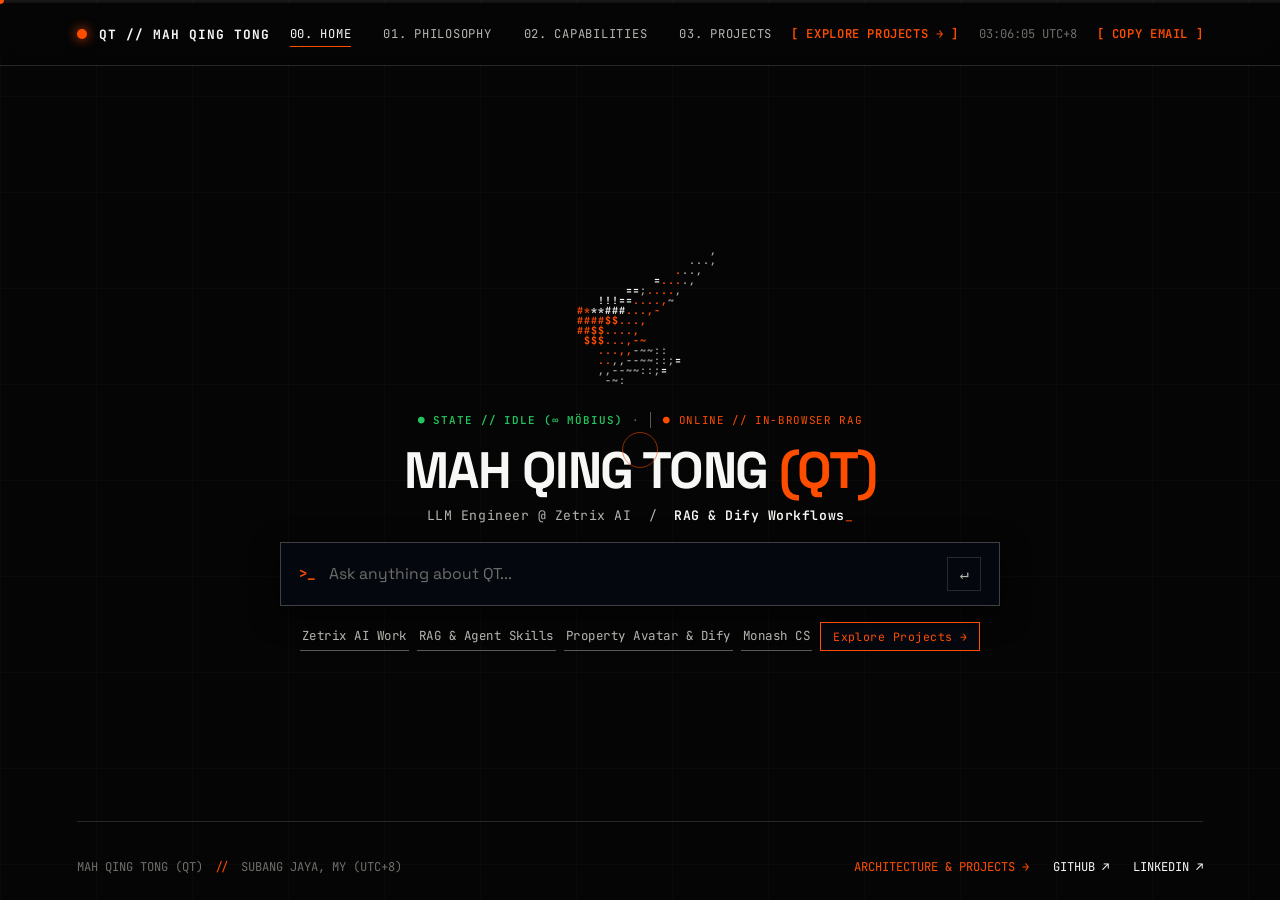
==== frontend/index.html @ aad419df "feat(monorepo): unify 3D kinetic UI and 1-page ATS resume into personal-deepagent" ====
<!DOCTYPE html>
<html lang="en">
<head>
  <meta charset="UTF-8" />
  <meta name="viewport" content="width=device-width, initial-scale=1.0" />
  <title>MAH QING TONG (QT) — LLM Engineer</title>
  <meta name="description" content="Mah Qing Tong (QT) — LLM Engineer specializing in RAG, Agent Skills, Harness Engineering, and Automation Workflows." />
  <!-- Google Fonts: Syne, Space Grotesk & JetBrains Mono -->
  <link rel="preconnect" href="https://fonts.googleapis.com" />
  <link rel="preconnect" href="https://fonts.gstatic.com" crossorigin />
  <link href="https://fonts.googleapis.com/css2?family=JetBrains+Mono:wght@400;500;600;700&family=Space+Grotesk:wght@400;500;600;700&family=Syne:wght@700;800&display=swap" rel="stylesheet" />
  <link rel="stylesheet" href="styles.css?v=20261018s" />
</head>
<body>
  <!-- Full-Page Center-Outward Liquid Water Ripple Focus Overlay (WebGL Shader) -->
  <div class="focus-wave-overlay" id="focus-wave-overlay" aria-hidden="true">
    <canvas id="focus-ripple-canvas"></canvas>
  </div>

  <!-- Scroll Progress Hairline at Top -->
  <div class="scroll-progress-track" aria-hidden="true">
    <div class="scroll-progress-bar" id="scroll-progress-bar"></div>
  </div>

  <!-- Custom Cursor Follower Dot -->
  <div class="cursor-dot" id="cursor-dot" aria-hidden="true"></div>
  <div class="cursor-ring" id="cursor-ring" aria-hidden="true"></div>

  <!-- Minimalist Open Top Bar (No Box) -->
  <header class="open-header">
    <a href="#home" class="brand-mark" data-view-target="home">
      <span class="signal-dot"></span>
      <span class="brand-mono">QT // MAH QING TONG</span>
    </a>

    <nav class="minimal-nav" aria-label="Primary Navigation">
      <a href="#home" class="nav-item active" data-view-target="home">00. Home</a>
      <a href="#manifesto" class="nav-item" data-view-target="details" data-scroll-target="manifesto">01. Philosophy</a>
      <a href="#capabilities" class="nav-item" data-view-target="details" data-scroll-target="capabilities">02. Capabilities</a>
      <a href="#systems" class="nav-item" data-view-target="details" data-scroll-target="systems">03. Projects</a>
    </nav>

    <div class="header-telemetry">
      <button type="button" class="text-action-btn view-switch-pill" id="header-view-switch-btn" data-view-target="details">
        [ EXPLORE PROJECTS → ]
      </button>
      <span class="telemetry-time" id="live-clock">00:00:00</span>
      <button class="text-action-btn" id="copy-email-btn">[ COPY EMAIL ]</button>
    </div>
  </header>

  <main id="top">
    <!-- ===================================================================
         PAGE 01 (HOME VIEW) — CLAUDE / CHATGPT MINIMALIST CENTERED AGENT
         =================================================================== -->
    <div id="view-home" class="view-page active">
      <section class="home-command-stage" id="contact">
        <div class="claude-home-center">
          <!-- 1. Centered Living Symbol (∞ Möbius <-> Thinking Wave) -->
          <div class="minimal-symbol-wrap reveal-up" aria-label="QT-Agent Neural Symbol">
            <canvas id="cli-ascii-canvas" width="336" height="160"></canvas>
            <div class="minimal-symbol-meta">
              <span class="ascii-state-badge" id="cli-ascii-state">● STATE // IDLE (∞ MÖBIUS)</span>
              <span class="meta-divider">·</span>
              <span class="cli-status-tag" id="cli-engine-badge">ONLINE</span>
              <span class="sr-only" id="cli-ascii-shape">∞ MÖBIUS</span>
            </div>
          </div>

          <!-- 2. Crisp Minimal Name & Role Subtitle -->
          <div class="minimal-identity-block reveal-up delay-1">
            <h1 class="minimal-home-title">
              MAH QING TONG <span class="text-orange">(QT)</span>
            </h1>
            <p class="minimal-home-sub">
              LLM Engineer @ Zetrix AI &nbsp;/&nbsp;
              <span class="text-white" id="typewriter-text">RAG &amp; Dify Workflows</span><span class="blink-block">_</span>
            </p>
          </div>

          <!-- 3. Conversation Stream (Hidden until first query, just like Claude/ChatGPT) -->
          <div class="minimal-thread-wrap is-empty" id="minimal-thread-wrap">
            <div class="minimal-thread-bar">
              <span id="cli-session-id">SESSION // ACTIVE</span>
              <button type="button" class="cli-action-link" id="cli-clear-btn">[ CLEAR ]</button>
            </div>
            <div class="cli-transcript" id="cli-transcript" role="log" aria-live="polite"></div>
          </div>

          <!-- 4. Single Line Input Box -->
          <form class="minimal-input-line reveal-up delay-2" id="cli-input-form" autocomplete="off">
            <span class="minimal-input-prompt" aria-hidden="true">&gt;_</span>
            <input
              type="text"
              id="cli-input"
              class="minimal-input-field"
              placeholder="Ask anything about QT..."
            />
            <button type="submit" class="minimal-submit-btn" id="cli-submit-btn" aria-label="Submit query">
              ↵
            </button>
          </form>

          <!-- 5. Quiet Suggestion Chips Under the Single Input Line -->
          <div class="minimal-suggestions reveal-up delay-3" id="cli-quick-prompts">
            <button type="button" class="minimal-chip cli-btn" data-query="What systems has QT built as an LLM Engineer at Zetrix AI?">Zetrix AI Work</button>
            <button type="button" class="minimal-chip cli-btn" data-query="How does QT build INCEIF i-FIKR, Wiki RAG, and Markdown pre-cleaning pipelines?">RAG &amp; Agent Skills</button>
            <button type="button" class="minimal-chip cli-btn" data-query="Tell me about Property Avatar and Dify Automation Workflows">Property Avatar &amp; Dify</button>
            <button type="button" class="minimal-chip cli-btn" data-query="What is QT's educational background at Monash University and academic AI projects?">Monash CS</button>
            <button type="button" class="minimal-chip accent-chip" data-view-target="details" data-scroll-target="systems">Explore Projects →</button>
          </div>
        </div>

        <footer class="open-footer home-footer">
          <div class="footer-left">
            <span>MAH QING TONG (QT)</span>
            <span class="footer-sep">//</span>
            <span>SUBANG JAYA, MY (UTC+8)</span>
          </div>
          <div class="footer-right">
            <button type="button" class="footer-link orange-link btn-reset" data-view-target="details" data-scroll-target="manifesto">
              ARCHITECTURE &amp; PROJECTS →
            </button>
            <a href="https://github.com/qtongggg" target="_blank" rel="noopener noreferrer" class="footer-link">GITHUB ↗</a>
            <a href="https://linkedin.com" target="_blank" rel="noopener noreferrer" class="footer-link">LINKEDIN ↗</a>
          </div>
        </footer>
      </section>
    </div>

    <!-- ===================================================================
         PAGE 02 (DETAILS VIEW) — PHILOSOPHY, PILLARS & ENGINEERED PROJECTS
         =================================================================== -->
    <div id="view-details" class="view-page">
      <div class="details-subnav-bar">
        <button type="button" class="back-home-btn" data-view-target="home">
          [ ← BACK TO HOME ]
        </button>
        <div class="details-jump-links">
          <a href="#manifesto" class="details-jump-item" data-view-target="details" data-scroll-target="manifesto">01. PHILOSOPHY</a>
          <a href="#capabilities" class="details-jump-item" data-view-target="details" data-scroll-target="capabilities">02. CORE PILLARS</a>
          <a href="#systems" class="details-jump-item" data-view-target="details" data-scroll-target="systems">03. PROJECTS</a>
        </div>
      </div>

      <!-- KINETIC MARQUEE STREAM -->
      <div class="kinetic-ticker" aria-hidden="true">
        <div class="ticker-track" id="ticker-track">
          <span>LLM ENGINEER @ ZETRIX AI</span><span class="sep">✦</span>
          <span>DIFY WORKFLOW AUTOMATION</span><span class="sep">✦</span>
          <span>HYBRID &amp; MARKDOWN RAG</span><span class="sep">✦</span>
          <span>AGENT SKILLS &amp; MCP</span><span class="sep">✦</span>
          <span>HARNESS ENGINEERING</span><span class="sep">✦</span>
          <span>MONASH CS (DATA SCIENCE)</span><span class="sep">✦</span>
          <span>LLM ENGINEER @ ZETRIX AI</span><span class="sep">✦</span>
          <span>DIFY WORKFLOW AUTOMATION</span><span class="sep">✦</span>
          <span>HYBRID &amp; MARKDOWN RAG</span><span class="sep">✦</span>
          <span>AGENT SKILLS &amp; MCP</span><span class="sep">✦</span>
          <span>HARNESS ENGINEERING</span><span class="sep">✦</span>
          <span>MONASH CS (DATA SCIENCE)</span><span class="sep">✦</span>
        </div>
      </div>

      <!-- 01. THE MANIFESTO -->
      <section id="manifesto" class="section-open">
        <div class="section-index reveal-on-scroll">
          <span class="index-num">01</span>
          <span class="index-line"></span>
          <span class="index-label">THE HARNESS PHILOSOPHY</span>
        </div>

        <div class="manifesto-wrapper">
          <p class="manifesto-text" id="scroll-highlight-text">
            When an AI agent fails in production, 90% of the time it is not the model—it is noisy retrieval context or a fragile runtime loop. I bridge the gap between frontier LLMs and deterministic software through rigorous RAG pipelines, portable Agent Skills, resilient Harness Engineering, and autonomous Automation Workflows.
          </p>
        </div>

        <!-- Open Architectural Metrics Strip -->
        <div class="open-stats-row">
          <div class="stat-col reveal-on-scroll">
            <span class="stat-num">B.CS</span>
            <span class="stat-title">MONASH CS (DATA SCIENCE)</span>
            <span class="stat-sub">Graduated Dec 2025 • Deep Learning &amp; Systems</span>
          </div>
          <div class="stat-col reveal-on-scroll delay-1">
            <span class="stat-num" data-count="6" data-suffix="+">6+</span>
            <span class="stat-title">PRODUCTION &amp; AI SYSTEMS</span>
            <span class="stat-sub">INCEIF i-FIKR, Property Avatar, Wiki RAG &amp; MCP Agents</span>
          </div>
          <div class="stat-col reveal-on-scroll delay-2">
            <span class="stat-num" data-count="100" data-suffix="%">100%</span>
            <span class="stat-title">MARKDOWN RAG PRE-CLEANING</span>
            <span class="stat-sub">Structured document normalization &amp; Qdrant hybrid search</span>
          </div>
          <div class="stat-col reveal-on-scroll delay-3">
            <span class="stat-num" data-count="24" data-suffix="/7">24/7</span>
            <span class="stat-title">DIFY &amp; AGENT WORKFLOWS</span>
            <span class="stat-sub">Automated booking, analytical skills &amp; HITL turnover</span>
          </div>
        </div>
      </section>

      <!-- 02. CORE PILLARS & CAPABILITIES -->
      <section id="capabilities" class="section-open">
        <div class="section-index reveal-on-scroll">
          <span class="index-num">02</span>
          <span class="index-line"></span>
          <span class="index-label">CORE ARCHITECTURE PILLARS</span>
        </div>

        <div class="pillars-split">
          <div class="pillars-sticky-left reveal-on-scroll">
            <h2 class="editorial-heading">
              FOUR PILLARS OF <span class="text-orange">AGENTIC</span> ENGINEERING.
            </h2>
            <p class="editorial-sub">
              Scroll through each layer of the stack—or hover any pillar to inspect the underlying 4-stage architecture pipeline and engineering toolkit.
            </p>
            <div class="active-pillar-indicator">
              <span class="indicator-code" id="active-pillar-code">LAYER // 01</span>
              <span class="indicator-title" id="active-pillar-name">Retrieval-Augmented Generation</span>
            </div>
          </div>

          <div class="pillars-stream" id="pillars-stream">
            <!-- Populated by JS -->
          </div>
        </div>
      </section>

      <!-- 03. SELECTED PROJECTS & ARCHITECTURES -->
      <section id="systems" class="section-open">
        <div class="section-index reveal-on-scroll">
          <span class="index-num">03</span>
          <span class="index-line"></span>
          <span class="index-label">SELECTED PROJECTS &amp; ARCHITECTURES (ZETRIX AI &amp; R&amp;D)</span>
        </div>

        <div class="systems-header-row reveal-on-scroll">
          <h2 class="editorial-heading">ENGINEERED <span class="text-orange">PROJECTS</span></h2>
          <div class="open-filter-group" id="project-filters">
            <button class="open-filter active" data-filter="all">ALL [06]</button>
            <button class="open-filter" data-filter="RAG">RAG</button>
            <button class="open-filter" data-filter="HARNESS">HARNESS &amp; SKILLS</button>
            <button class="open-filter" data-filter="AUTOMATION">AUTOMATION</button>
          </div>
        </div>

        <div class="systems-list" id="systems-list">
          <!-- Populated by JS -->
        </div>
      </section>

      <!-- Details Footer & CTA -->
      <section class="section-open contact-stage">
        <div class="giant-cta-wrap reveal-on-scroll">
          <p class="cta-eyebrow">READY TO ARCHITECT AUTONOMOUS SYSTEMS?</p>
          <a href="mailto:smartqingtong@gmail.com" class="giant-cta-link" id="giant-email-cta">
            <span>INITIATE CONNECTION</span>
            <span class="cta-arrow">↗</span>
          </a>
        </div>

        <footer class="open-footer">
          <div class="footer-left">
            <button type="button" class="footer-link orange-link btn-reset" data-view-target="home">
              ← BACK TO HOME // INTERACTIVE CLI AGENT
            </button>
            <span class="footer-sep">//</span>
            <span>MAH QING TONG (QT) — LLM ENGINEER</span>
          </div>
          <div class="footer-right">
            <a href="https://github.com/qtongggg" target="_blank" rel="noopener noreferrer" class="footer-link">GITHUB ↗</a>
            <a href="https://linkedin.com" target="_blank" rel="noopener noreferrer" class="footer-link">LINKEDIN ↗</a>
          </div>
        </footer>
      </section>
    </div>
  </main>

  <!-- Minimal Toast Notification -->
  <div class="signal-toast" id="toast" role="status" aria-live="polite"></div>

  <script src="script.js?v=20261018t"></script>
</body>
</html>
---- frontend/styles.css ----
/* ==========================================================================
   MAH QING TONG (QT) — KINETIC EDITORIAL SCROLL PORTFOLIO
   PALETTE: PITCH BLACK (#050505) • CRISP WHITE (#F7F7F5) • SIGNAL ORANGE (#FF4D00)
   NO BOXY CARDS — PURE TYPOGRAPHY, HAIRLINES & SCROLL-DRIVEN REVEALS
   ========================================================================== */

:root {
  --black: #050505;
  --white: #f7f7f5;
  --gray-light: #b5b5b0;
  --gray-muted: #6e6e6a;
  --hairline: rgba(247, 247, 245, 0.14);
  --hairline-strong: rgba(247, 247, 245, 0.35);
  --orange: #ff4d00;
  --orange-glow: rgba(255, 77, 0, 0.25);

  --font-display: 'Space Grotesk', -apple-system, BlinkMacSystemFont, sans-serif;
  --font-sans: 'Space Grotesk', -apple-system, BlinkMacSystemFont, sans-serif;
  --font-mono: 'JetBrains Mono', monospace;

  --ease-out-expo: cubic-bezier(0.16, 1, 0.3, 1);
}

*, *::before, *::after {
  box-sizing: border-box;
  margin: 0;
  padding: 0;
}

html {
  scroll-behavior: smooth;
  background-color: var(--black);
  color: var(--white);
}

body {
  background-color: var(--black);
  color: var(--white);
  font-family: var(--font-sans);
  line-height: 1.5;
  overflow-x: hidden;
  -webkit-font-smoothing: antialiased;
  selection-background-color: var(--orange);
}

::selection {
  background: var(--orange);
  color: var(--black);
}

/* Subtle Architectural Grid Background (Open Canvas) */
body::before {
  content: "";
  position: fixed;
  inset: 0;
  pointer-events: none;
  z-index: 0;
  background-image:
    linear-gradient(to right, rgba(255, 255, 255, 0.025) 1px, transparent 1px),
    linear-gradient(to bottom, rgba(255, 255, 255, 0.025) 1px, transparent 1px);
  background-size: 96px 96px;
}

/* Top Scroll Progress Bar */
.scroll-progress-track {
  position: fixed;
  top: 0;
  left: 0;
  width: 100%;
  height: 3px;
  background: rgba(255, 255, 255, 0.06);
  z-index: 999;
}

.scroll-progress-bar {
  height: 100%;
  width: 0%;
  background: var(--orange);
  box-shadow: 0 0 12px var(--orange);
  transition: width 0.08s linear;
}

/* Custom Cursor Follower */
.cursor-dot,
.cursor-ring {
  position: fixed;
  top: 0;
  left: 0;
  pointer-events: none;
  z-index: 9999;
  border-radius: 50%;
  transform: translate(-50%, -50%);
}

.cursor-dot {
  width: 8px;
  height: 8px;
  background: var(--orange);
}

.cursor-ring {
  width: 36px;
  height: 36px;
  border: 1px solid rgba(255, 77, 0, 0.55);
  transition: width 0.25s var(--ease-out-expo), height 0.25s var(--ease-out-expo), border-color 0.25s ease;
}

body.cursor-hover .cursor-ring {
  width: 58px;
  height: 58px;
  border-color: var(--white);
  background: rgba(255, 77, 0, 0.08);
}

@media (pointer: coarse) {
  .cursor-dot, .cursor-ring {
    display: none;
  }
}

/* ==========================================================================
   OPEN HEADER (NO BOX, HAIRLINE DIVIDER ONLY)
   ========================================================================== */

.open-header {
  position: fixed;
  top: 3px;
  left: 0;
  width: 100%;
  z-index: 100;
  display: flex;
  align-items: center;
  justify-content: space-between;
  padding: 18px 6vw;
  background: linear-gradient(to bottom, rgba(5, 5, 5, 0.92) 60%, transparent);
  backdrop-filter: blur(8px);
  -webkit-backdrop-filter: blur(8px);
  border-bottom: 1px solid var(--hairline);
}

.brand-mark {
  display: inline-flex;
  align-items: center;
  gap: 12px;
  text-decoration: none;
  color: var(--white);
}

.signal-dot {
  width: 10px;
  height: 10px;
  border-radius: 50%;
  background: var(--orange);
  box-shadow: 0 0 12px var(--orange);
  animation: pulseSignal 2s infinite;
}

@keyframes pulseSignal {
  0%, 100% { transform: scale(1); opacity: 1; }
  50% { transform: scale(1.3); opacity: 0.65; }
}

.brand-mono {
  font-family: var(--font-mono);
  font-size: 0.8rem;
  font-weight: 700;
  letter-spacing: 0.08em;
}

.minimal-nav {
  display: flex;
  align-items: center;
  gap: 32px;
}

.nav-item {
  font-family: var(--font-mono);
  font-size: 0.76rem;
  color: var(--gray-light);
  text-decoration: none;
  letter-spacing: 0.06em;
  text-transform: uppercase;
  position: relative;
  padding: 4px 0;
  transition: color 0.25s ease;
}

.nav-item::after {
  content: "";
  position: absolute;
  left: 0;
  bottom: 0;
  width: 100%;
  height: 1.5px;
  background: var(--orange);
  transform: scaleX(0);
  transform-origin: right;
  transition: transform 0.35s var(--ease-out-expo);
}

.nav-item:hover,
.nav-item.active {
  color: var(--white);
}

.nav-item:hover::after,
.nav-item.active::after {
  transform: scaleX(1);
  transform-origin: left;
}

.header-telemetry {
  display: flex;
  align-items: center;
  gap: 20px;
  font-family: var(--font-mono);
  font-size: 0.76rem;
}

.telemetry-time {
  color: var(--gray-muted);
}

.text-action-btn {
  background: none;
  border: none;
  color: var(--orange);
  font-family: var(--font-mono);
  font-size: 0.76rem;
  font-weight: 600;
  letter-spacing: 0.05em;
  cursor: pointer;
  transition: color 0.2s ease, transform 0.2s ease;
}

.text-action-btn:hover {
  color: var(--white);
  transform: translateY(-1px);
}

/* ==========================================================================
   HERO STAGE — BALANCED KINETIC TYPOGRAPHY
   ========================================================================== */

main {
  position: relative;
  z-index: 1;
}

.view-page {
  display: none;
}

.view-page.active {
  display: block;
  animation: fadeUpIn 0.45s var(--ease-out-expo) forwards;
}

.home-command-stage {
  height: 100vh;
  max-height: 100vh;
  max-width: 1360px;
  margin: 0 auto;
  padding: 84px 6vw 24px;
  display: flex;
  flex-direction: column;
  justify-content: space-between;
  overflow: hidden;
}

.claude-home-center {
  flex: 1;
  width: 100%;
  max-width: 720px;
  margin: 0 auto;
  display: flex;
  flex-direction: column;
  align-items: center;
  justify-content: center;
  gap: 16px;
  padding: 12px 0;
  min-height: 0;
}

.minimal-symbol-wrap {
  display: flex;
  flex-direction: column;
  align-items: center;
  gap: 6px;
}

.minimal-symbol-meta {
  display: flex;
  align-items: center;
  gap: 10px;
  font-family: var(--font-mono);
  font-size: 0.68rem;
  letter-spacing: 0.08em;
}

.minimal-identity-block {
  text-align: center;
  display: flex;
  flex-direction: column;
  gap: 8px;
}

.minimal-home-title {
  font-family: var(--font-display);
  font-size: clamp(2.1rem, 4.2vw, 3.2rem);
  font-weight: 700;
  letter-spacing: -0.03em;
  line-height: 1.05;
  color: var(--white);
  margin: 0;
}

.minimal-home-sub {
  font-family: var(--font-mono);
  font-size: 0.82rem;
  color: var(--gray-light);
  letter-spacing: 0.04em;
}

.text-white {
  color: var(--white);
  font-weight: 600;
}

.minimal-thread-wrap {
  width: 100%;
  background: rgba(5, 8, 16, 0.88);
  border: 1px solid var(--hairline);
  padding: 14px 18px;
  box-shadow: 0 12px 36px rgba(0, 0, 0, 0.72);
  transition: border-color 0.35s ease, background 0.35s ease, box-shadow 0.35s ease;
  min-height: 0;
  max-height: 38vh;
  display: flex;
  flex-direction: column;
  overflow: hidden;
}

.minimal-thread-wrap.is-empty {
  display: none;
}

.minimal-thread-wrap .cli-transcript {
  flex: 1;
  min-height: 0;
  max-height: 100%;
  margin-bottom: 0;
  padding: 4px 8px 6px 0;
  overflow-y: auto;
  overscroll-behavior: contain;
}

.minimal-thread-bar {
  display: flex;
  justify-content: space-between;
  align-items: center;
  font-family: var(--font-mono);
  font-size: 0.68rem;
  color: var(--gray-muted);
  letter-spacing: 0.08em;
  margin-bottom: 10px;
  padding-bottom: 8px;
  border-bottom: 1px solid var(--hairline);
}

.minimal-input-line {
  width: 100%;
  display: flex;
  align-items: center;
  gap: 14px;
  padding: 14px 18px;
  border: 1px solid rgba(247, 247, 245, 0.24);
  background: rgba(5, 8, 16, 0.9);
  box-shadow: 0 8px 28px rgba(0, 0, 0, 0.65);
  transition: border-color 0.25s ease, background 0.25s ease, box-shadow 0.25s ease;
}

.minimal-input-line:focus-within {
  border-color: var(--orange);
  background: rgba(5, 8, 16, 0.95);
  box-shadow: 0 0 0 1px var(--orange-glow), 0 8px 28px rgba(0, 0, 0, 0.75);
}

.minimal-input-prompt {
  font-family: var(--font-mono);
  font-size: 0.88rem;
  font-weight: 700;
  color: var(--orange);
  user-select: none;
  transition: color 0.35s ease;
}

.minimal-input-field {
  flex: 1;
  background: none;
  border: none;
  outline: none;
  color: var(--white);
  font-family: var(--font-sans);
  font-size: 0.98rem;
}

.minimal-input-field::placeholder {
  color: var(--gray-muted);
}

.minimal-submit-btn {
  background: none;
  border: 1px solid var(--hairline);
  color: var(--gray-light);
  width: 34px;
  height: 34px;
  display: inline-flex;
  align-items: center;
  justify-content: center;
  font-family: var(--font-mono);
  font-size: 0.95rem;
  cursor: pointer;
  transition: all 0.2s ease;
}

.minimal-submit-btn:hover {
  border-color: var(--orange);
  background: var(--orange);
  color: var(--black);
}

.minimal-suggestions {
  display: flex;
  flex-wrap: wrap;
  justify-content: center;
  gap: 8px;
  width: 100%;
}

.minimal-chip {
  background: rgba(5, 8, 16, 0.78);
  border: 1px solid var(--hairline);
  color: var(--gray-light);
  padding: 6px 12px;
  font-family: var(--font-mono);
  font-size: 0.72rem;
  letter-spacing: 0.04em;
  cursor: pointer;
  transition: border-color 0.3s ease, color 0.3s ease, background 0.3s ease;
}

.minimal-chip:hover {
  border-color: var(--white);
  color: var(--white);
}

.minimal-chip.accent-chip {
  border-color: var(--orange);
  color: var(--orange);
}

.minimal-chip.accent-chip:hover {
  border-color: var(--orange);
  background: var(--orange-glow);
}

.meta-divider {
  color: var(--gray-muted);
}

.sr-only {
  position: absolute;
  width: 1px;
  height: 1px;
  padding: 0;
  margin: -1px;
  overflow: hidden;
  clip: rect(0, 0, 0, 0);
  white-space: nowrap;
  border: 0;
}

.home-footer {
  margin-top: 8px;
  padding-top: 14px;
}

.btn-reset {
  background: none;
  border: none;
  padding: 0;
  font-family: inherit;
  font-size: inherit;
  cursor: pointer;
}

.details-subnav-bar {
  max-width: 1360px;
  margin: 0 auto;
  padding: 96px 6vw 20px;
  display: flex;
  justify-content: space-between;
  align-items: center;
  flex-wrap: wrap;
  gap: 16px;
}

.back-home-btn {
  background: none;
  border: 1px solid var(--orange);
  color: var(--orange);
  padding: 8px 16px;
  font-family: var(--font-mono);
  font-size: 0.75rem;
  font-weight: 600;
  letter-spacing: 0.06em;
  cursor: pointer;
  transition: background 0.2s ease, color 0.2s ease;
}

.back-home-btn:hover {
  background: var(--orange);
  color: var(--black);
}

.details-jump-links {
  display: flex;
  align-items: center;
  gap: 24px;
  font-family: var(--font-mono);
  font-size: 0.75rem;
}

.details-jump-item {
  color: var(--gray-light);
  text-decoration: none;
  letter-spacing: 0.06em;
  transition: color 0.2s ease;
}

.details-jump-item:hover {
  color: var(--orange);
}

.ascii-core-bar {
  width: 100%;
  display: flex;
  justify-content: space-between;
  align-items: center;
  font-family: var(--font-mono);
  font-size: 0.68rem;
  letter-spacing: 0.06em;
  padding-bottom: 6px;
  border-bottom: 1px solid var(--hairline);
}

.ascii-state-badge {
  color: #22c55e;
  font-weight: 600;
  transition: color 0.3s ease;
}

.ascii-state-badge.thinking {
  color: #38bdf8;
  text-shadow: 0 0 12px rgba(56, 189, 248, 0.65);
}

.ascii-shape-tag {
  color: var(--gray-light);
}

#cli-ascii-canvas {
  display: block;
  background: transparent;
  will-change: transform;
  transition: transform 0.5s var(--ease-out-expo);
}

/* ==========================================================================
   FULL-PAGE CENTER-OUTWARD LIQUID WATER RIPPLE & DEEP FOCUS MODE (WEBGL 60FPS)
   ========================================================================== */

.focus-wave-overlay {
  position: fixed;
  inset: 0;
  pointer-events: none;
  z-index: 0;
  overflow: hidden;
  opacity: 0;
  will-change: opacity;
  transition: opacity 0.85s cubic-bezier(0.22, 0.61, 0.36, 1);
}

#focus-ripple-canvas {
  width: 100%;
  height: 100%;
  display: block;
}

body.agent-thinking-focus {
  --orange: #38bdf8;
  --orange-glow: rgba(56, 189, 248, 0.28);
}

body.agent-thinking-focus .focus-wave-overlay {
  opacity: 1;
  transition: opacity 0.14s ease-out;
}

@keyframes boomStageImpulse {
  0% {
    transform: scale3d(0.982, 0.982, 1);
  }
  38% {
    transform: scale3d(1.024, 1.024, 1);
  }
  100% {
    transform: scale3d(1.01, 1.01, 1);
  }
}

.open-header,
.home-footer,
.minimal-suggestions {
  transition: opacity 0.45s ease;
}

.claude-home-center {
  position: relative;
  z-index: 2;
  will-change: transform;
  transition: transform 0.55s var(--ease-out-expo);
}

body.agent-thinking-focus .open-header,
body.agent-thinking-focus .home-footer {
  opacity: 0.45;
}

body.agent-thinking-focus .minimal-suggestions {
  opacity: 0.88;
}

body.agent-thinking-focus .claude-home-center {
  animation: boomStageImpulse 0.52s cubic-bezier(0.16, 1, 0.3, 1) forwards;
}

body.agent-thinking-focus #cli-ascii-canvas {
  transform: scale3d(1.06, 1.06, 1);
}

body.agent-thinking-focus .minimal-input-line {
  border-color: #38bdf8;
  background: rgba(3, 10, 22, 0.94);
  box-shadow: 0 12px 36px rgba(0, 0, 0, 0.85), 0 0 24px rgba(0, 168, 255, 0.22);
}

body.agent-thinking-focus .minimal-input-prompt,
body.agent-thinking-focus .minimal-home-title .text-orange,
body.agent-thinking-focus .blink-block,
body.agent-thinking-focus .streaming-cursor,
body.agent-thinking-focus .cli-entry-meta,
body.agent-thinking-focus .cli-status-tag,
body.agent-thinking-focus .minimal-chip.accent-chip,
body.agent-thinking-focus .orange-link,
body.agent-thinking-focus .footer-sep {
  color: #38bdf8 !important;
}

body.agent-thinking-focus .cli-agent-entry,
body.agent-thinking-focus .cli-system-entry,
body.agent-thinking-focus .minimal-chip.accent-chip {
  border-color: #38bdf8 !important;
}

body.agent-thinking-focus .cursor-ring {
  border-color: rgba(56, 189, 248, 0.65);
}

body.agent-thinking-focus .signal-dot {
  background: #38bdf8;
  box-shadow: 0 0 12px #38bdf8;
}

body.agent-thinking-focus .minimal-thread-wrap {
  background: rgba(3, 10, 22, 0.92);
  border-color: rgba(56, 189, 248, 0.45);
  box-shadow: 0 16px 48px rgba(0, 0, 0, 0.85), 0 0 28px rgba(14, 165, 233, 0.16);
}

.ascii-action-btn {
  background: none;
  border: none;
  padding: 2px 0;
  font-family: var(--font-mono);
  font-size: 0.7rem;
  color: var(--orange);
  text-decoration: none;
  cursor: pointer;
  letter-spacing: 0.06em;
  transition: color 0.2s ease;
}

.ascii-action-btn:hover {
  color: var(--white);
}

.line-wrap {
  display: block;
  overflow: hidden;
}

.line-inner {
  display: block;
  transform: translateY(110%);
  animation: slideUpLine 1s var(--ease-out-expo) forwards;
}

.line-inner.delay-1 {
  animation-delay: 0.14s;
}

@keyframes slideUpLine {
  to { transform: translateY(0%); }
}

.orange-stroke {
  font-style: normal;
  color: var(--orange);
}

.hero-split-row {
  display: grid;
  grid-template-columns: 1fr 1.25fr;
  gap: 5vw;
  align-items: start;
  padding-top: 28px;
  border-top: 1px solid var(--hairline);
}

.role-label {
  font-family: var(--font-mono);
  font-size: 0.72rem;
  color: var(--gray-muted);
  letter-spacing: 0.1em;
  margin-bottom: 6px;
}

.role-dynamic {
  font-size: clamp(1.15rem, 1.7vw, 1.5rem);
  font-weight: 600;
  line-height: 1.35;
  color: var(--white);
}

.orange-highlight {
  color: var(--orange);
  border-bottom: 2px solid var(--orange);
  padding-bottom: 2px;
}

.blink-block {
  color: var(--orange);
  font-family: var(--font-mono);
  animation: blink 1s step-end infinite;
}

@keyframes blink {
  50% { opacity: 0; }
}

.hero-lead {
  font-size: clamp(0.96rem, 1.1vw, 1.1rem);
  color: var(--gray-light);
  line-height: 1.68;
  max-width: 58ch;
}

.hero-lead strong {
  color: var(--white);
  font-weight: 600;
  border-bottom: 1px solid rgba(255, 77, 0, 0.5);
}

.scroll-cue {
  display: flex;
  align-items: center;
  gap: 18px;
  margin-top: 32px;
}

.scroll-cue-text {
  font-family: var(--font-mono);
  font-size: 0.7rem;
  letter-spacing: 0.16em;
  color: var(--gray-muted);
}

.scroll-cue-line {
  flex: 1;
  height: 1px;
  background: linear-gradient(90deg, var(--orange), transparent);
}

/* Entrance fade-up for Hero elements */
.reveal-up {
  opacity: 0;
  transform: translateY(24px);
  animation: fadeUpIn 0.9s var(--ease-out-expo) forwards;
}
.delay-1 { animation-delay: 0.15s; transition-delay: 0.1s; }
.delay-2 { animation-delay: 0.3s; transition-delay: 0.2s; }
.delay-3 { animation-delay: 0.45s; transition-delay: 0.3s; }

@keyframes fadeUpIn {
  to {
    opacity: 1;
    transform: translateY(0);
  }
}

/* ==========================================================================
   KINETIC MARQUEE STREAM
   ========================================================================== */

.kinetic-ticker {
  border-top: 1px solid var(--hairline);
  border-bottom: 1px solid var(--hairline);
  padding: 14px 0;
  overflow: hidden;
  background: rgba(255, 77, 0, 0.03);
}

.ticker-track {
  display: flex;
  width: max-content;
  gap: 28px;
  font-family: var(--font-mono);
  font-size: 0.78rem;
  font-weight: 600;
  letter-spacing: 0.14em;
  color: var(--white);
  animation: tickerScroll 28s linear infinite;
}

.ticker-track .sep {
  color: var(--orange);
}

@keyframes tickerScroll {
  0% { transform: translateX(0); }
  100% { transform: translateX(-50%); }
}

/* ==========================================================================
   SCROLL-REVEAL SYSTEM & SECTION HEADERS
   ========================================================================== */

.section-open {
  max-width: 1360px;
  margin: 0 auto;
  padding: 96px 6vw;
  border-bottom: 1px solid var(--hairline);
}

.section-index {
  display: flex;
  align-items: center;
  gap: 16px;
  margin-bottom: 48px;
  font-family: var(--font-mono);
  font-size: 0.75rem;
  letter-spacing: 0.12em;
}

.index-num {
  color: var(--orange);
  font-weight: 700;
}

.index-line {
  width: 40px;
  height: 1px;
  background: var(--orange);
  transition: width 0.8s var(--ease-out-expo);
}

.section-index.in-view .index-line {
  width: 80px;
}

.index-label {
  color: var(--gray-light);
}

/* Scroll-triggered Reveal Classes */
.reveal-on-scroll {
  opacity: 0;
  transform: translateY(32px);
  transition: opacity 0.8s var(--ease-out-expo), transform 0.8s var(--ease-out-expo);
}

.reveal-on-scroll.in-view {
  opacity: 1;
  transform: translateY(0);
}

/* ==========================================================================
   01. MANIFESTO — SCROLL-ILLUMINATED WORDS & OPEN STATS
   ========================================================================== */

.manifesto-wrapper {
  max-width: 980px;
  margin-bottom: 72px;
}

.manifesto-text {
  font-size: clamp(1.35rem, 2.3vw, 2.15rem);
  font-weight: 600;
  line-height: 1.42;
  letter-spacing: -0.02em;
}

.manifesto-word {
  color: rgba(247, 247, 245, 0.18);
  transition: color 0.25s ease;
}

.manifesto-word.lit {
  color: var(--white);
}

.manifesto-word.lit-orange {
  color: var(--orange);
}

/* Open Metrics Row (Separated by vertical hairlines, zero boxes) */
.open-stats-row {
  display: grid;
  grid-template-columns: repeat(4, 1fr);
  border-top: 1px solid var(--hairline);
  padding-top: 40px;
  gap: 28px;
}

.stat-col {
  display: flex;
  flex-direction: column;
  padding-left: 20px;
  border-left: 1px solid var(--hairline);
}

.stat-col:first-child {
  border-left: 2px solid var(--orange);
}

.stat-num {
  font-family: var(--font-sans);
  font-variant-numeric: tabular-nums;
  font-size: clamp(2rem, 3.2vw, 2.85rem);
  font-weight: 700;
  letter-spacing: -0.03em;
  line-height: 1.05;
  color: var(--white);
  margin-bottom: 10px;
}

.stat-title {
  font-family: var(--font-mono);
  font-size: 0.72rem;
  font-weight: 700;
  letter-spacing: 0.08em;
  color: var(--orange);
  margin-bottom: 6px;
}

.stat-sub {
  font-size: 0.85rem;
  color: var(--gray-light);
  line-height: 1.45;
}

/* ==========================================================================
   02. CORE PILLARS — STICKY SPLIT & SCROLL-ACTIVATED ROWS
   ========================================================================== */

.pillars-split {
  display: grid;
  grid-template-columns: 0.85fr 1.35fr;
  gap: 5vw;
  align-items: start;
}

.pillars-sticky-left {
  position: sticky;
  top: 120px;
}

.editorial-heading {
  font-family: var(--font-display);
  font-size: clamp(1.75rem, 2.8vw, 2.5rem);
  font-weight: 700;
  line-height: 1.1;
  letter-spacing: -0.03em;
  text-transform: uppercase;
}

.text-orange {
  color: var(--orange);
}

.editorial-sub {
  margin-top: 16px;
  color: var(--gray-light);
  font-size: 0.95rem;
  line-height: 1.6;
  max-width: 38ch;
}

.active-pillar-indicator {
  margin-top: 36px;
  padding-top: 18px;
  border-top: 1px solid var(--hairline);
  display: flex;
  flex-direction: column;
  gap: 4px;
}

.indicator-code {
  font-family: var(--font-mono);
  font-size: 0.72rem;
  color: var(--orange);
  letter-spacing: 0.1em;
}

.indicator-title {
  font-size: 1.08rem;
  font-weight: 700;
  color: var(--white);
}

/* Stream of Pillars on the Right (Hairlines, no boxes) */
.pillars-stream {
  display: flex;
  flex-direction: column;
}

.pillar-block {
  padding: 36px 0;
  border-top: 1px solid var(--hairline);
  transition: border-color 0.35s ease, opacity 0.45s ease;
  opacity: 0.45;
}

.pillar-block.active-pillar,
.pillar-block:hover {
  border-top-color: var(--orange);
  opacity: 1;
}

.pillar-top {
  display: flex;
  align-items: baseline;
  justify-content: space-between;
  gap: 14px;
  margin-bottom: 12px;
}

.pillar-index {
  font-family: var(--font-mono);
  font-size: 0.8rem;
  color: var(--orange);
  font-weight: 700;
  flex-shrink: 0;
}

.pillar-title {
  font-size: clamp(1.2rem, 1.65vw, 1.55rem);
  font-weight: 700;
  letter-spacing: -0.02em;
  line-height: 1.25;
  flex: 1;
}

.pillar-tag {
  font-family: var(--font-mono);
  font-size: 0.72rem;
  color: var(--gray-light);
  letter-spacing: 0.08em;
  flex-shrink: 0;
}

.pillar-desc {
  color: var(--gray-light);
  font-size: 0.95rem;
  line-height: 1.65;
  margin-bottom: 22px;
  max-width: 62ch;
}

/* 4-Stage Pipeline Flow Graph inside each Pillar (1px architectural hairlines) */
.pillar-flow-graph {
  display: grid;
  grid-template-columns: repeat(4, 1fr);
  border: 1px solid var(--hairline-strong, rgba(247, 247, 245, 0.18));
  background: rgba(255, 255, 255, 0.01);
  font-family: var(--font-mono);
}

.flow-stage {
  padding: 16px 14px;
  border-right: 1px solid var(--hairline);
  display: flex;
  flex-direction: column;
  gap: 5px;
  transition: background 0.25s ease, border-color 0.25s ease;
}

.flow-stage:last-child {
  border-right: none;
}

.flow-stage.flow-stage-highlight,
.flow-stage:hover {
  background: rgba(255, 77, 0, 0.08);
}

.flow-stage-step {
  font-size: 0.66rem;
  letter-spacing: 0.08em;
  color: var(--gray-muted);
}

.flow-stage.flow-stage-highlight .flow-stage-step,
.flow-stage:hover .flow-stage-step {
  color: var(--orange);
}

.flow-stage-name {
  font-family: var(--font-display);
  font-size: 0.88rem;
  font-weight: 700;
  color: var(--white);
  margin-top: 2px;
}

.flow-stage-sub {
  font-size: 0.7rem;
  color: var(--gray-light);
}

.flow-stage.flow-stage-highlight .flow-stage-sub {
  color: var(--orange);
}

/* ==========================================================================
   03. SELECTED SYSTEMS — BORDERLESS EXPANDING ROWS
   ========================================================================== */

.systems-header-row {
  display: flex;
  align-items: flex-end;
  justify-content: space-between;
  flex-wrap: wrap;
  gap: 24px;
  margin-bottom: 44px;
}

.open-filter-group {
  display: flex;
  flex-wrap: wrap;
  gap: 18px;
}

.open-filter {
  background: none;
  border: none;
  font-family: var(--font-mono);
  font-size: 0.76rem;
  color: var(--gray-muted);
  cursor: pointer;
  letter-spacing: 0.06em;
  padding-bottom: 4px;
  border-bottom: 2px solid transparent;
  transition: all 0.2s ease;
}

.open-filter:hover {
  color: var(--white);
}

.open-filter.active {
  color: var(--orange);
  border-bottom-color: var(--orange);
}

.systems-list {
  border-top: 1px solid var(--hairline);
}

.system-row {
  border-bottom: 1px solid var(--hairline);
  padding: 28px 0;
  cursor: pointer;
  transition: border-color 0.3s ease;
}

.system-row:hover,
.system-row.expanded {
  border-bottom-color: var(--orange);
}

.system-row-summary {
  display: grid;
  grid-template-columns: 56px 1.6fr 1fr auto;
  align-items: baseline;
  gap: 20px;
}

.sys-num {
  font-family: var(--font-mono);
  font-size: 0.8rem;
  color: var(--orange);
}

.sys-title {
  font-size: clamp(1.15rem, 1.55vw, 1.45rem);
  font-weight: 700;
  letter-spacing: -0.02em;
  color: var(--white);
  transition: transform 0.35s var(--ease-out-expo), color 0.25s ease;
}

.system-row:hover .sys-title {
  transform: translateX(8px);
  color: var(--orange);
}

.sys-category {
  font-family: var(--font-mono);
  font-size: 0.74rem;
  color: var(--gray-light);
  text-transform: uppercase;
  letter-spacing: 0.08em;
}

.sys-toggle {
  font-family: var(--font-mono);
  font-size: 0.85rem;
  color: var(--orange);
  transition: transform 0.3s ease;
}

.system-row.expanded .sys-toggle {
  transform: rotate(45deg);
}

/* Expandable Drawer inside each System Row (Scroll/Click Reveal) */
.system-row-details {
  max-height: 0;
  overflow: hidden;
  opacity: 0;
  transition: max-height 0.55s var(--ease-out-expo), opacity 0.4s ease, padding-top 0.4s ease;
}

.system-row.expanded .system-row-details {
  max-height: 460px;
  opacity: 1;
  padding-top: 22px;
}

.sys-details-grid {
  padding-left: 76px;
  display: grid;
  grid-template-columns: 1.2fr 1fr;
  gap: 36px;
}

.sys-desc {
  color: var(--gray-light);
  font-size: 0.95rem;
  line-height: 1.62;
  margin-bottom: 16px;
}

.sys-tags {
  display: flex;
  flex-wrap: wrap;
  gap: 12px;
  font-family: var(--font-mono);
  font-size: 0.74rem;
  color: var(--orange);
}

.sys-highlights {
  list-style: none;
  display: flex;
  flex-direction: column;
  gap: 8px;
}

.sys-highlights li {
  font-size: 0.88rem;
  color: var(--white);
  display: flex;
  gap: 10px;
}

.sys-highlights li::before {
  content: "→";
  color: var(--orange);
  font-family: var(--font-mono);
}

/* ==========================================================================
   04. INTERACTIVE CLI RAG AGENT & GIANT FOOTER CTA (BORDERLESS HAIRLINES)
   ========================================================================== */

.open-cli-zone {
  padding: 24px 0 56px;
  border-top: 1px solid var(--hairline);
  border-bottom: 1px solid var(--hairline);
}

.cli-agent-header {
  display: flex;
  align-items: center;
  justify-content: space-between;
  flex-wrap: wrap;
  gap: 16px;
  padding-bottom: 18px;
  margin-bottom: 20px;
  border-bottom: 1px solid var(--hairline);
  font-family: var(--font-mono);
  font-size: 0.76rem;
}

.cli-agent-title-group {
  display: flex;
  align-items: center;
  gap: 12px;
}

.cli-agent-name {
  font-weight: 700;
  color: var(--white);
  letter-spacing: 0.08em;
}

.cli-status-tag {
  color: var(--orange);
  padding-left: 12px;
  border-left: 1px solid var(--hairline-strong);
  letter-spacing: 0.06em;
}

.cli-session-meta {
  display: flex;
  align-items: center;
  gap: 18px;
  color: var(--gray-muted);
}

.cli-action-link {
  background: none;
  border: none;
  font-family: var(--font-mono);
  font-size: 0.75rem;
  color: var(--gray-light);
  cursor: pointer;
  transition: color 0.2s ease;
}

.cli-action-link:hover {
  color: var(--orange);
}

.cli-prompt-row {
  display: flex;
  align-items: center;
  flex-wrap: wrap;
  gap: 16px;
  margin-bottom: 24px;
}

.cli-prefix {
  font-family: var(--font-mono);
  font-size: 0.75rem;
  color: var(--gray-muted);
  letter-spacing: 0.08em;
}

.cli-command-pills {
  display: flex;
  flex-wrap: wrap;
  gap: 14px;
}

.cli-btn {
  background: none;
  border: none;
  border-bottom: 1px solid var(--hairline-strong);
  color: var(--gray-light);
  font-family: var(--font-mono);
  font-size: 0.78rem;
  padding: 4px 2px;
  cursor: pointer;
  transition: all 0.2s ease;
}

.cli-btn:hover,
.cli-btn.active {
  color: var(--orange);
  border-bottom-color: var(--orange);
}

/* Open Hairline Transcript Log */
.cli-transcript {
  display: flex;
  flex-direction: column;
  gap: 20px;
  max-height: 320px;
  overflow-y: auto;
  padding: 8px 10px 8px 0;
  margin-bottom: 16px;
  scrollbar-width: thin;
  scrollbar-color: var(--orange) transparent;
  overscroll-behavior: contain;
}

.cli-transcript::-webkit-scrollbar {
  width: 3px;
}
.cli-transcript::-webkit-scrollbar-thumb {
  background: var(--orange);
}

.cli-entry {
  font-family: var(--font-mono);
  padding-left: 18px;
  border-left: 2px solid var(--hairline-strong);
}

.cli-user-entry {
  border-left-color: var(--white);
}

.cli-agent-entry,
.cli-system-entry {
  border-left-color: var(--orange);
}

.cli-entry-meta {
  font-size: 0.72rem;
  letter-spacing: 0.08em;
  color: var(--gray-muted);
  margin-bottom: 6px;
  text-transform: uppercase;
}

.cli-agent-entry .cli-entry-meta {
  color: var(--orange);
}

.cli-entry-body {
  font-size: 0.92rem;
  color: var(--white);
  line-height: 1.68;
  white-space: pre-wrap;
  max-width: 82ch;
}

.streaming-cursor {
  display: inline-block;
  color: var(--orange);
  margin-left: 3px;
  animation: blink 0.8s step-end infinite;
}

/* Borderless Command Input Line */
.cli-input-form {
  display: flex;
  align-items: center;
  gap: 14px;
  padding-top: 18px;
  border-top: 1px solid var(--hairline-strong);
  transition: border-color 0.25s ease;
}

.cli-input-form:focus-within {
  border-top-color: var(--orange);
}

.cli-input-prefix {
  font-family: var(--font-mono);
  font-size: 0.85rem;
  font-weight: 700;
  color: var(--orange);
  white-space: nowrap;
}

.cli-input-field {
  flex: 1;
  background: transparent;
  border: none;
  outline: none;
  color: var(--white);
  font-family: var(--font-mono);
  font-size: 0.92rem;
  padding: 6px 0;
}

.cli-input-field::placeholder {
  color: var(--gray-muted);
}

.cli-submit-btn {
  background: none;
  border: none;
  font-family: var(--font-mono);
  font-size: 0.8rem;
  font-weight: 700;
  color: var(--orange);
  letter-spacing: 0.06em;
  cursor: pointer;
  white-space: nowrap;
  padding: 6px 4px;
  transition: color 0.2s ease, transform 0.2s ease;
}

.cli-submit-btn:hover:not(:disabled) {
  color: var(--white);
  transform: translateX(3px);
}

.cli-submit-btn:disabled {
  opacity: 0.4;
  cursor: wait;
}

.giant-cta-wrap {
  padding: 64px 0;
}

.cta-eyebrow {
  font-family: var(--font-mono);
  font-size: 0.76rem;
  color: var(--orange);
  letter-spacing: 0.14em;
  margin-bottom: 12px;
}

.giant-cta-link {
  display: inline-flex;
  align-items: center;
  gap: 20px;
  font-family: var(--font-display);
  font-size: clamp(1.85rem, 4.2vw, 3.4rem);
  font-weight: 700;
  line-height: 1.05;
  color: var(--white);
  text-decoration: none;
  letter-spacing: -0.03em;
  transition: color 0.3s ease;
}

.giant-cta-link:hover {
  color: var(--orange);
}

.cta-arrow {
  color: var(--orange);
  transition: transform 0.35s var(--ease-out-expo);
}

.giant-cta-link:hover .cta-arrow {
  transform: translate(10px, -10px);
}

.open-footer {
  padding-top: 36px;
  border-top: 1px solid var(--hairline);
  display: flex;
  align-items: center;
  justify-content: space-between;
  flex-wrap: wrap;
  gap: 20px;
  font-family: var(--font-mono);
  font-size: 0.76rem;
  color: var(--gray-muted);
}

.footer-left {
  display: flex;
  flex-wrap: wrap;
  gap: 12px;
}

.footer-sep {
  color: var(--orange);
}

.footer-right {
  display: flex;
  gap: 24px;
}

.footer-link {
  color: var(--white);
  text-decoration: none;
  transition: color 0.2s ease;
}

.footer-link:hover,
.orange-link {
  color: var(--orange);
}

/* Signal Toast */
.signal-toast {
  position: fixed;
  bottom: 32px;
  right: 4vw;
  z-index: 500;
  background: var(--orange);
  color: var(--black);
  font-family: var(--font-mono);
  font-size: 0.8rem;
  font-weight: 700;
  padding: 10px 18px;
  transform: translateY(80px);
  opacity: 0;
  transition: all 0.35s var(--ease-out-expo);
}

.signal-toast.show {
  transform: translateY(0);
  opacity: 1;
}

/* ==========================================================================
   RESPONSIVE BREAKPOINTS
   ========================================================================== */

.cli-workspace-grid {
  display: grid;
  grid-template-columns: 356px 1fr;
  gap: 32px;
  align-items: start;
}

.cli-ascii-panel {
  border-right: 1px solid var(--hairline);
  padding-right: 20px;
  display: flex;
  flex-direction: column;
  align-items: center;
  gap: 8px;
}

.ascii-core-caption {
  width: 100%;
  font-family: var(--font-mono);
  font-size: 0.65rem;
  color: var(--gray-muted);
  letter-spacing: 0.05em;
  text-align: center;
  padding-top: 6px;
  border-top: 1px solid var(--hairline);
}

.cli-terminal-column {
  min-width: 0;
}

@media (max-width: 960px) {
  .hero-main-row,
  .hero-split-row,
  .pillars-split,
  .sys-details-grid,
  .cli-workspace-grid {
    grid-template-columns: 1fr;
  }

  .hero-ascii-core {
    border-left: none;
    border-top: 1px solid var(--hairline);
    padding-left: 0;
    padding-top: 18px;
  }

  .cli-ascii-panel {
    border-right: none;
    border-bottom: 1px solid var(--hairline);
    padding-right: 0;
    padding-bottom: 18px;
  }

  .pillars-sticky-left {
    position: static;
    margin-bottom: 32px;
  }

  .open-stats-row {
    grid-template-columns: repeat(2, 1fr);
  }

  .system-row-summary {
    grid-template-columns: 45px 1fr auto;
  }

  .sys-category {
    display: none;
  }

  .sys-details-grid {
    padding-left: 0;
  }
}

@media (max-width: 640px) {
  .minimal-nav {
    display: none;
  }

  .open-stats-row {
    grid-template-columns: 1fr;
  }

  .pillar-flow-graph {
    grid-template-columns: 1fr 1fr;
  }

  .flow-stage:nth-child(2) {
    border-right: none;
  }

  .flow-stage:nth-child(1),
  .flow-stage:nth-child(2) {
    border-bottom: 1px solid var(--hairline);
  }
}
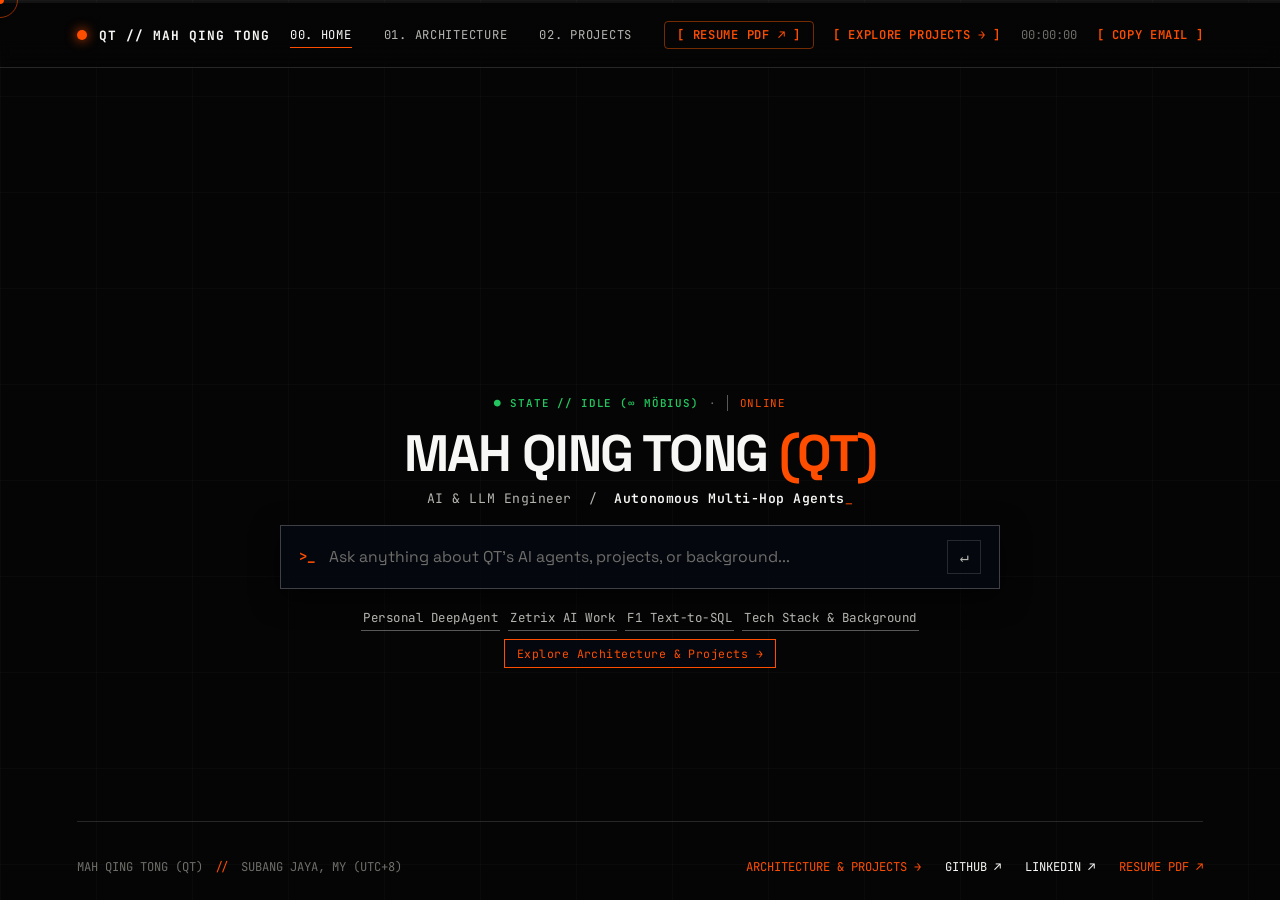
==== commit 4fc74a61: "refactor(frontend): clean outdated philosophy and modernize architecture + projects with real flagsh" ====
--- a/frontend/index.html
+++ b/frontend/index.html
@@ -3,13 +3,13 @@
 <head>
   <meta charset="UTF-8" />
   <meta name="viewport" content="width=device-width, initial-scale=1.0" />
-  <title>MAH QING TONG (QT) — LLM Engineer</title>
-  <meta name="description" content="Mah Qing Tong (QT) — LLM Engineer specializing in RAG, Agent Skills, Harness Engineering, and Automation Workflows." />
+  <title>MAH QING TONG (QT) — AI &amp; LLM Engineer</title>
+  <meta name="description" content="Mah Qing Tong (QT) — AI &amp; LLM Engineer specializing in Autonomous Multi-Hop Agents (LangGraph), Production RAG (ChromaDB + BM25 + FlashRank), and FastAPI Full-Stack Systems." />
   <!-- Google Fonts: Syne, Space Grotesk & JetBrains Mono -->
   <link rel="preconnect" href="https://fonts.googleapis.com" />
   <link rel="preconnect" href="https://fonts.gstatic.com" crossorigin />
   <link href="https://fonts.googleapis.com/css2?family=JetBrains+Mono:wght@400;500;600;700&family=Space+Grotesk:wght@400;500;600;700&family=Syne:wght@700;800&display=swap" rel="stylesheet" />
-  <link rel="stylesheet" href="styles.css?v=20261018s" />
+  <link rel="stylesheet" href="styles.css?v=20261109" />
 </head>
 <body>
   <!-- Full-Page Center-Outward Liquid Water Ripple Focus Overlay (WebGL Shader) -->
@@ -26,7 +26,7 @@
   <div class="cursor-dot" id="cursor-dot" aria-hidden="true"></div>
   <div class="cursor-ring" id="cursor-ring" aria-hidden="true"></div>
 
-  <!-- Minimalist Open Top Bar (No Box) -->
+  <!-- Minimalist Open Top Bar -->
   <header class="open-header">
     <a href="#home" class="brand-mark" data-view-target="home">
       <span class="signal-dot"></span>
@@ -35,9 +35,9 @@
 
     <nav class="minimal-nav" aria-label="Primary Navigation">
       <a href="#home" class="nav-item active" data-view-target="home">00. Home</a>
-      <a href="#manifesto" class="nav-item" data-view-target="details" data-scroll-target="manifesto">01. Philosophy</a>
-      <a href="#capabilities" class="nav-item" data-view-target="details" data-scroll-target="capabilities">02. Capabilities</a>
-      <a href="#systems" class="nav-item" data-view-target="details" data-scroll-target="systems">03. Projects</a>
+      <a href="#capabilities" class="nav-item" data-view-target="details" data-scroll-target="capabilities">01. Architecture</a>
+      <a href="#systems" class="nav-item" data-view-target="details" data-scroll-target="systems">02. Projects</a>
+      <a href="/Mah_Qing_Tong_Resume.pdf" target="_blank" class="nav-item nav-resume-btn">[ Resume PDF ↗ ]</a>
     </nav>
 
     <div class="header-telemetry">
@@ -51,7 +51,7 @@
 
   <main id="top">
     <!-- ===================================================================
-         PAGE 01 (HOME VIEW) — CLAUDE / CHATGPT MINIMALIST CENTERED AGENT
+         PAGE 01 (HOME VIEW) — MINIMALIST CENTERED AGENT STAGE
          =================================================================== -->
     <div id="view-home" class="view-page active">
       <section class="home-command-stage" id="contact">
@@ -73,12 +73,12 @@
               MAH QING TONG <span class="text-orange">(QT)</span>
             </h1>
             <p class="minimal-home-sub">
-              LLM Engineer @ Zetrix AI &nbsp;/&nbsp;
-              <span class="text-white" id="typewriter-text">RAG &amp; Dify Workflows</span><span class="blink-block">_</span>
+              AI &amp; LLM Engineer &nbsp;/&nbsp;
+              <span class="text-white" id="typewriter-text">Autonomous Multi-Hop Agents</span><span class="blink-block">_</span>
             </p>
           </div>
 
-          <!-- 3. Conversation Stream (Hidden until first query, just like Claude/ChatGPT) -->
+          <!-- 3. Conversation Stream -->
           <div class="minimal-thread-wrap is-empty" id="minimal-thread-wrap">
             <div class="minimal-thread-bar">
               <span id="cli-session-id">SESSION // ACTIVE</span>
@@ -94,20 +94,20 @@
               type="text"
               id="cli-input"
               class="minimal-input-field"
-              placeholder="Ask anything about QT..."
+              placeholder="Ask anything about QT's AI agents, projects, or background..."
             />
             <button type="submit" class="minimal-submit-btn" id="cli-submit-btn" aria-label="Submit query">
               ↵
             </button>
           </form>
 
-          <!-- 5. Quiet Suggestion Chips Under the Single Input Line -->
+          <!-- 5. Quick Prompt Chips -->
           <div class="minimal-suggestions reveal-up delay-3" id="cli-quick-prompts">
-            <button type="button" class="minimal-chip cli-btn" data-query="What systems has QT built as an LLM Engineer at Zetrix AI?">Zetrix AI Work</button>
-            <button type="button" class="minimal-chip cli-btn" data-query="How does QT build INCEIF i-FIKR, Wiki RAG, and Markdown pre-cleaning pipelines?">RAG &amp; Agent Skills</button>
-            <button type="button" class="minimal-chip cli-btn" data-query="Tell me about Property Avatar and Dify Automation Workflows">Property Avatar &amp; Dify</button>
-            <button type="button" class="minimal-chip cli-btn" data-query="What is QT's educational background at Monash University and academic AI projects?">Monash CS</button>
-            <button type="button" class="minimal-chip accent-chip" data-view-target="details" data-scroll-target="systems">Explore Projects →</button>
+            <button type="button" class="minimal-chip cli-btn" data-query="Tell me about Personal DeepAgent: the multi-hop research agent, virtual workspace, and benchmark arena">Personal DeepAgent</button>
+            <button type="button" class="minimal-chip cli-btn" data-query="What AI systems has QT built as an LLM Engineer at Zetrix AI?">Zetrix AI Work</button>
+            <button type="button" class="minimal-chip cli-btn" data-query="How does the F1 Data Text-to-SQL LangGraph agent verify schemas and generate dynamic charts?">F1 Text-to-SQL</button>
+            <button type="button" class="minimal-chip cli-btn" data-query="What are QT's core technical skills, frameworks, and education background?">Tech Stack &amp; Background</button>
+            <button type="button" class="minimal-chip accent-chip" data-view-target="details" data-scroll-target="capabilities">Explore Architecture &amp; Projects →</button>
           </div>
         </div>
 
@@ -118,18 +118,19 @@
             <span>SUBANG JAYA, MY (UTC+8)</span>
           </div>
           <div class="footer-right">
-            <button type="button" class="footer-link orange-link btn-reset" data-view-target="details" data-scroll-target="manifesto">
+            <button type="button" class="footer-link orange-link btn-reset" data-view-target="details" data-scroll-target="capabilities">
               ARCHITECTURE &amp; PROJECTS →
             </button>
             <a href="https://github.com/qtongggg" target="_blank" rel="noopener noreferrer" class="footer-link">GITHUB ↗</a>
-            <a href="https://linkedin.com" target="_blank" rel="noopener noreferrer" class="footer-link">LINKEDIN ↗</a>
+            <a href="https://linkedin.com/in/qtong" target="_blank" rel="noopener noreferrer" class="footer-link">LINKEDIN ↗</a>
+            <a href="/Mah_Qing_Tong_Resume.pdf" target="_blank" class="footer-link orange-link">RESUME PDF ↗</a>
           </div>
         </footer>
       </section>
     </div>
 
     <!-- ===================================================================
-         PAGE 02 (DETAILS VIEW) — PHILOSOPHY, PILLARS & ENGINEERED PROJECTS
+         PAGE 02 (DETAILS VIEW) — ARCHITECTURE PILLARS & ENGINEERED PROJECTS
          =================================================================== -->
     <div id="view-details" class="view-page">
       <div class="details-subnav-bar">
@@ -137,73 +138,34 @@
           [ ← BACK TO HOME ]
         </button>
         <div class="details-jump-links">
-          <a href="#manifesto" class="details-jump-item" data-view-target="details" data-scroll-target="manifesto">01. PHILOSOPHY</a>
-          <a href="#capabilities" class="details-jump-item" data-view-target="details" data-scroll-target="capabilities">02. CORE PILLARS</a>
-          <a href="#systems" class="details-jump-item" data-view-target="details" data-scroll-target="systems">03. PROJECTS</a>
+          <a href="#capabilities" class="details-jump-item" data-view-target="details" data-scroll-target="capabilities">01. ARCHITECTURE PILLARS</a>
+          <a href="#systems" class="details-jump-item" data-view-target="details" data-scroll-target="systems">02. ENGINEERED PROJECTS</a>
+          <a href="/Mah_Qing_Tong_Resume.pdf" target="_blank" class="details-jump-item nav-resume-btn">[ ⬇ RESUME PDF ]</a>
         </div>
       </div>
 
       <!-- KINETIC MARQUEE STREAM -->
       <div class="kinetic-ticker" aria-hidden="true">
         <div class="ticker-track" id="ticker-track">
-          <span>LLM ENGINEER @ ZETRIX AI</span><span class="sep">✦</span>
+          <span>AI &amp; LLM ENGINEER</span><span class="sep">✦</span>
+          <span>LANGGRAPH AUTONOMOUS AGENTS</span><span class="sep">✦</span>
+          <span>HYBRID RAG (CHROMADB + BM25 + FLASHRANK)</span><span class="sep">✦</span>
+          <span>FASTAPI &amp; PYTHON BACKEND</span><span class="sep">✦</span>
           <span>DIFY WORKFLOW AUTOMATION</span><span class="sep">✦</span>
-          <span>HYBRID &amp; MARKDOWN RAG</span><span class="sep">✦</span>
-          <span>AGENT SKILLS &amp; MCP</span><span class="sep">✦</span>
-          <span>HARNESS ENGINEERING</span><span class="sep">✦</span>
-          <span>MONASH CS (DATA SCIENCE)</span><span class="sep">✦</span>
-          <span>LLM ENGINEER @ ZETRIX AI</span><span class="sep">✦</span>
+          <span>ZETRIX AI INTERN</span><span class="sep">✦</span>
+          <span>MONASH CS (DATA SCIENCE GRADUATE)</span><span class="sep">✦</span>
+          <span>AI &amp; LLM ENGINEER</span><span class="sep">✦</span>
+          <span>LANGGRAPH AUTONOMOUS AGENTS</span><span class="sep">✦</span>
+          <span>HYBRID RAG (CHROMADB + BM25 + FLASHRANK)</span><span class="sep">✦</span>
+          <span>FASTAPI &amp; PYTHON BACKEND</span><span class="sep">✦</span>
           <span>DIFY WORKFLOW AUTOMATION</span><span class="sep">✦</span>
-          <span>HYBRID &amp; MARKDOWN RAG</span><span class="sep">✦</span>
-          <span>AGENT SKILLS &amp; MCP</span><span class="sep">✦</span>
-          <span>HARNESS ENGINEERING</span><span class="sep">✦</span>
-          <span>MONASH CS (DATA SCIENCE)</span><span class="sep">✦</span>
         </div>
       </div>
 
-      <!-- 01. THE MANIFESTO -->
-      <section id="manifesto" class="section-open">
+      <!-- 01. CORE PILLARS & CAPABILITIES -->
+      <section id="capabilities" class="section-open">
         <div class="section-index reveal-on-scroll">
           <span class="index-num">01</span>
-          <span class="index-line"></span>
-          <span class="index-label">THE HARNESS PHILOSOPHY</span>
-        </div>
-
-        <div class="manifesto-wrapper">
-          <p class="manifesto-text" id="scroll-highlight-text">
-            When an AI agent fails in production, 90% of the time it is not the model—it is noisy retrieval context or a fragile runtime loop. I bridge the gap between frontier LLMs and deterministic software through rigorous RAG pipelines, portable Agent Skills, resilient Harness Engineering, and autonomous Automation Workflows.
-          </p>
-        </div>
-
-        <!-- Open Architectural Metrics Strip -->
-        <div class="open-stats-row">
-          <div class="stat-col reveal-on-scroll">
-            <span class="stat-num">B.CS</span>
-            <span class="stat-title">MONASH CS (DATA SCIENCE)</span>
-            <span class="stat-sub">Graduated Dec 2025 • Deep Learning &amp; Systems</span>
-          </div>
-          <div class="stat-col reveal-on-scroll delay-1">
-            <span class="stat-num" data-count="6" data-suffix="+">6+</span>
-            <span class="stat-title">PRODUCTION &amp; AI SYSTEMS</span>
-            <span class="stat-sub">INCEIF i-FIKR, Property Avatar, Wiki RAG &amp; MCP Agents</span>
-          </div>
-          <div class="stat-col reveal-on-scroll delay-2">
-            <span class="stat-num" data-count="100" data-suffix="%">100%</span>
-            <span class="stat-title">MARKDOWN RAG PRE-CLEANING</span>
-            <span class="stat-sub">Structured document normalization &amp; Qdrant hybrid search</span>
-          </div>
-          <div class="stat-col reveal-on-scroll delay-3">
-            <span class="stat-num" data-count="24" data-suffix="/7">24/7</span>
-            <span class="stat-title">DIFY &amp; AGENT WORKFLOWS</span>
-            <span class="stat-sub">Automated booking, analytical skills &amp; HITL turnover</span>
-          </div>
-        </div>
-      </section>
-
-      <!-- 02. CORE PILLARS & CAPABILITIES -->
-      <section id="capabilities" class="section-open">
-        <div class="section-index reveal-on-scroll">
-          <span class="index-num">02</span>
           <span class="index-line"></span>
           <span class="index-label">CORE ARCHITECTURE PILLARS</span>
         </div>
@@ -214,11 +176,11 @@
               FOUR PILLARS OF <span class="text-orange">AGENTIC</span> ENGINEERING.
             </h2>
             <p class="editorial-sub">
-              Scroll through each layer of the stack—or hover any pillar to inspect the underlying 4-stage architecture pipeline and engineering toolkit.
+              Explore the engineering layers powering production AI: from multi-stage hybrid retrieval and deterministic agent orchestration to natural-language analytics and high-throughput deployment.
             </p>
             <div class="active-pillar-indicator">
               <span class="indicator-code" id="active-pillar-code">LAYER // 01</span>
-              <span class="indicator-title" id="active-pillar-name">Retrieval-Augmented Generation</span>
+              <span class="indicator-title" id="active-pillar-name">Retrieval-Augmented Generation &amp; FlashRank</span>
             </div>
           </div>
 
@@ -228,20 +190,20 @@
         </div>
       </section>
 
-      <!-- 03. SELECTED PROJECTS & ARCHITECTURES -->
+      <!-- 02. SELECTED PROJECTS & ARCHITECTURES -->
       <section id="systems" class="section-open">
         <div class="section-index reveal-on-scroll">
-          <span class="index-num">03</span>
+          <span class="index-num">02</span>
           <span class="index-line"></span>
-          <span class="index-label">SELECTED PROJECTS &amp; ARCHITECTURES (ZETRIX AI &amp; R&amp;D)</span>
+          <span class="index-label">SELECTED PROJECTS &amp; ARCHITECTURES</span>
         </div>
 
         <div class="systems-header-row reveal-on-scroll">
           <h2 class="editorial-heading">ENGINEERED <span class="text-orange">PROJECTS</span></h2>
           <div class="open-filter-group" id="project-filters">
             <button class="open-filter active" data-filter="all">ALL [06]</button>
-            <button class="open-filter" data-filter="RAG">RAG</button>
-            <button class="open-filter" data-filter="HARNESS">HARNESS &amp; SKILLS</button>
+            <button class="open-filter" data-filter="AGENTIC">AGENTIC &amp; HARNESS</button>
+            <button class="open-filter" data-filter="RAG">RAG &amp; RETRIEVAL</button>
             <button class="open-filter" data-filter="AUTOMATION">AUTOMATION</button>
           </div>
         </div>
@@ -264,14 +226,15 @@
         <footer class="open-footer">
           <div class="footer-left">
             <button type="button" class="footer-link orange-link btn-reset" data-view-target="home">
-              ← BACK TO HOME // INTERACTIVE CLI AGENT
+              ← BACK TO HOME // INTERACTIVE AGENT
             </button>
             <span class="footer-sep">//</span>
-            <span>MAH QING TONG (QT) — LLM ENGINEER</span>
+            <span>MAH QING TONG (QT) — AI &amp; LLM ENGINEER</span>
           </div>
           <div class="footer-right">
             <a href="https://github.com/qtongggg" target="_blank" rel="noopener noreferrer" class="footer-link">GITHUB ↗</a>
-            <a href="https://linkedin.com" target="_blank" rel="noopener noreferrer" class="footer-link">LINKEDIN ↗</a>
+            <a href="https://linkedin.com/in/qtong" target="_blank" rel="noopener noreferrer" class="footer-link">LINKEDIN ↗</a>
+            <a href="/Mah_Qing_Tong_Resume.pdf" target="_blank" class="footer-link orange-link">RESUME PDF ↗</a>
           </div>
         </footer>
       </section>
@@ -281,6 +244,6 @@
   <!-- Minimal Toast Notification -->
   <div class="signal-toast" id="toast" role="status" aria-live="polite"></div>
 
-  <script src="script.js?v=20261018t"></script>
+  <script src="script.js?v=20261109"></script>
 </body>
 </html>
--- a/frontend/styles.css
+++ b/frontend/styles.css
@@ -1741,3 +1741,23 @@
     border-bottom: 1px solid var(--hairline);
   }
 }
+
+.nav-resume-btn {
+  color: var(--orange) !important;
+  border: 1px solid rgba(255, 92, 0, 0.45);
+  padding: 4px 12px;
+  border-radius: 4px;
+  transition: all 0.25s ease;
+  font-weight: 600;
+}
+
+.nav-resume-btn:hover {
+  background: rgba(255, 92, 0, 0.15);
+  border-color: var(--orange);
+  color: var(--white) !important;
+  box-shadow: 0 0 12px rgba(255, 92, 0, 0.25);
+}
+
+.nav-resume-btn::after {
+  display: none !important;
+}
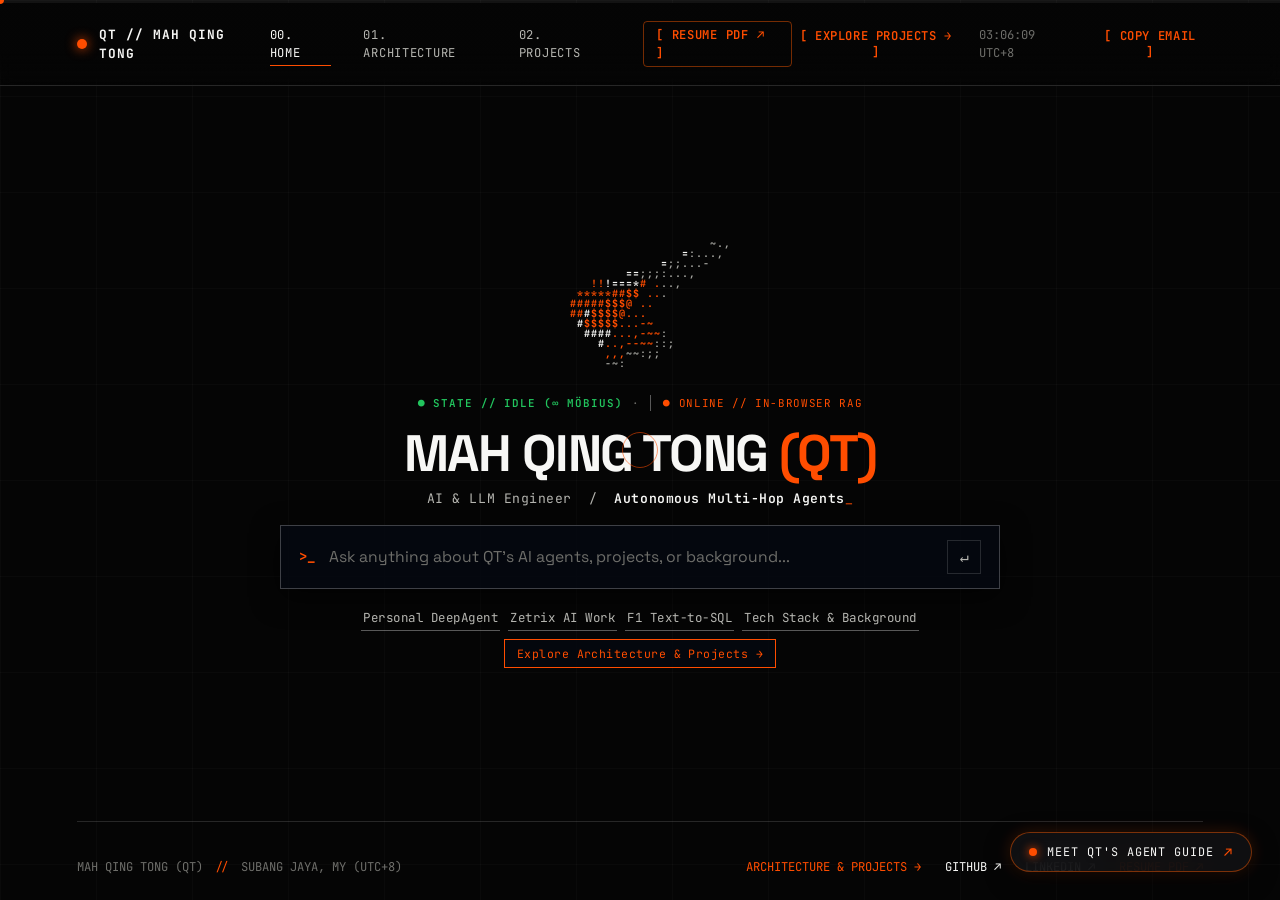
==== commit 28b8f47b: "feat(agent-pointer): complete Phase 1 live interactive guide with greeting, typing, and click shockw" ====
--- a/frontend/index.html
+++ b/frontend/index.html
@@ -10,6 +10,7 @@
   <link rel="preconnect" href="https://fonts.gstatic.com" crossorigin />
   <link href="https://fonts.googleapis.com/css2?family=JetBrains+Mono:wght@400;500;600;700&family=Space+Grotesk:wght@400;500;600;700&family=Syne:wght@700;800&display=swap" rel="stylesheet" />
   <link rel="stylesheet" href="styles.css?v=20261109" />
+  <link rel="stylesheet" href="agent_pointer.css?v=20261109" />
 </head>
 <body>
   <!-- Full-Page Center-Outward Liquid Water Ripple Focus Overlay (WebGL Shader) -->
@@ -244,6 +245,16 @@
   <!-- Minimal Toast Notification -->
   <div class="signal-toast" id="toast" role="status" aria-live="polite"></div>
 
+  <!-- Floating Agent Tour Launcher (Phase 1) -->
+  <div class="agent-tour-launcher-wrap" id="agent-tour-launcher-wrap">
+    <button type="button" class="agent-tour-btn" id="agent-tour-start-btn" aria-label="Start Agent Tour">
+      <span class="tour-dot"></span>
+      <span>MEET QT'S AGENT GUIDE</span>
+      <span class="tour-arrow">↗</span>
+    </button>
+  </div>
+
   <script src="script.js?v=20261109"></script>
+  <script src="agent_pointer.js?v=20261109"></script>
 </body>
 </html>
--- a/frontend/agent_pointer.css
+++ b/frontend/agent_pointer.css
@@ -0,0 +1,320 @@
+/* frontend/agent_pointer.css — Live Interactive Agent Pointer & Tour Guide */
+
+/* ==========================================================================
+   1. LAUNCHER PILL BUTTON (Docked Bottom-Right)
+   ========================================================================== */
+
+.agent-tour-launcher-wrap {
+  position: fixed;
+  bottom: 28px;
+  right: 28px;
+  z-index: 9998;
+  display: flex;
+  align-items: center;
+  gap: 12px;
+}
+
+.agent-tour-btn {
+  display: inline-flex;
+  align-items: center;
+  gap: 10px;
+  background: rgba(18, 18, 20, 0.88);
+  backdrop-filter: blur(12px);
+  -webkit-backdrop-filter: blur(12px);
+  border: 1px solid rgba(255, 92, 0, 0.45);
+  padding: 10px 18px;
+  border-radius: 999px;
+  color: var(--white, #ffffff);
+  font-family: var(--font-mono, 'JetBrains Mono', monospace);
+  font-size: 0.74rem;
+  letter-spacing: 0.08em;
+  text-transform: uppercase;
+  cursor: pointer;
+  transition: all 0.3s cubic-bezier(0.16, 1, 0.3, 1);
+  box-shadow: 0 8px 24px rgba(0, 0, 0, 0.5), 0 0 16px rgba(255, 92, 0, 0.2);
+}
+
+.agent-tour-btn:hover {
+  background: rgba(255, 92, 0, 0.15);
+  border-color: var(--orange, #ff5c00);
+  transform: translateY(-2px);
+  box-shadow: 0 12px 28px rgba(0, 0, 0, 0.6), 0 0 24px rgba(255, 92, 0, 0.4);
+}
+
+.tour-dot {
+  width: 8px;
+  height: 8px;
+  border-radius: 50%;
+  background: var(--orange, #ff5c00);
+  box-shadow: 0 0 10px var(--orange, #ff5c00);
+  animation: pulse-tour-dot 1.8s infinite ease-in-out;
+}
+
+@keyframes pulse-tour-dot {
+  0%, 100% {
+    transform: scale(0.9);
+    opacity: 0.75;
+  }
+  50% {
+    transform: scale(1.35);
+    opacity: 1;
+    box-shadow: 0 0 16px var(--orange, #ff5c00);
+  }
+}
+
+.tour-arrow {
+  font-size: 0.85rem;
+  color: var(--orange, #ff5c00);
+  transition: transform 0.25s ease;
+}
+
+.agent-tour-btn:hover .tour-arrow {
+  transform: translate(2px, -2px);
+}
+
+/* ==========================================================================
+   2. AGENT POINTER ROOT OVERLAY & CURSOR
+   ========================================================================== */
+
+.agent-pointer-overlay {
+  position: fixed;
+  inset: 0;
+  pointer-events: none;
+  z-index: 999999;
+  overflow: hidden;
+}
+
+.agent-pointer-cursor {
+  position: fixed;
+  top: 0;
+  left: 0;
+  pointer-events: none;
+  transform: translate3d(-999px, -999px, 0);
+  transition: transform 0.65s cubic-bezier(0.22, 1, 0.36, 1);
+  will-change: transform;
+  z-index: 1000000;
+}
+
+.agent-pointer-body {
+  position: relative;
+  display: flex;
+  flex-direction: column;
+  align-items: flex-start;
+}
+
+/* Custom SVG Arrow with High-Contrast Glow */
+.agent-pointer-svg {
+  width: 32px;
+  height: 32px;
+  filter: drop-shadow(0 4px 12px rgba(0, 0, 0, 0.95)) drop-shadow(0 0 10px rgba(255, 92, 0, 0.6));
+  transform-origin: 4px 4px;
+  transition: transform 0.2s ease;
+}
+
+.agent-pointer-cursor.is-clicking .agent-pointer-svg {
+  transform: scale(0.82) rotate(-8deg);
+}
+
+/* Multiplayer Agent Identity Tag */
+.agent-pointer-badge {
+  display: inline-flex;
+  align-items: center;
+  gap: 6px;
+  background: #ff5c00;
+  color: #000000;
+  font-family: var(--font-mono, 'JetBrains Mono', monospace);
+  font-size: 0.68rem;
+  font-weight: 700;
+  letter-spacing: 0.04em;
+  padding: 3px 8px;
+  border-radius: 4px;
+  margin-top: 4px;
+  margin-left: 12px;
+  box-shadow: 0 4px 14px rgba(0, 0, 0, 0.5);
+  white-space: nowrap;
+}
+
+.agent-pointer-badge .badge-dot {
+  width: 5px;
+  height: 5px;
+  border-radius: 50%;
+  background: #000000;
+}
+
+/* Dynamic Real-Time Action State Pill */
+.agent-pointer-state {
+  display: inline-flex;
+  align-items: center;
+  gap: 6px;
+  background: rgba(14, 14, 16, 0.92);
+  border: 1px solid rgba(255, 92, 0, 0.5);
+  color: var(--white, #ffffff);
+  font-family: var(--font-mono, 'JetBrains Mono', monospace);
+  font-size: 0.64rem;
+  letter-spacing: 0.05em;
+  padding: 3px 8px;
+  border-radius: 4px;
+  margin-top: 4px;
+  margin-left: 12px;
+  box-shadow: 0 4px 16px rgba(0, 0, 0, 0.6);
+  white-space: nowrap;
+  opacity: 0;
+  transform: translateY(-4px);
+  transition: all 0.25s ease;
+}
+
+.agent-pointer-state.is-active {
+  opacity: 1;
+  transform: translateY(0);
+}
+
+/* ==========================================================================
+   3. FLOATING SPEECH / THOUGHT BUBBLE
+   ========================================================================== */
+
+.agent-pointer-bubble {
+  position: absolute;
+  bottom: calc(100% + 14px);
+  left: 20px;
+  max-width: 320px;
+  background: rgba(18, 18, 22, 0.95);
+  backdrop-filter: blur(14px);
+  -webkit-backdrop-filter: blur(14px);
+  border: 1px solid rgba(255, 92, 0, 0.4);
+  border-radius: 8px;
+  padding: 12px 16px;
+  box-shadow: 0 16px 36px rgba(0, 0, 0, 0.8), 0 0 20px rgba(255, 92, 0, 0.15);
+  opacity: 0;
+  transform: translateY(8px) scale(0.95);
+  transition: all 0.3s cubic-bezier(0.16, 1, 0.3, 1);
+  pointer-events: none;
+}
+
+.agent-pointer-bubble.is-active {
+  opacity: 1;
+  transform: translateY(0) scale(1);
+}
+
+.agent-pointer-bubble::after {
+  content: "";
+  position: absolute;
+  top: 100%;
+  left: 18px;
+  border-width: 6px;
+  border-style: solid;
+  border-color: rgba(255, 92, 0, 0.4) transparent transparent transparent;
+}
+
+.bubble-title {
+  font-family: var(--font-mono, 'JetBrains Mono', monospace);
+  font-size: 0.66rem;
+  color: var(--orange, #ff5c00);
+  font-weight: 700;
+  letter-spacing: 0.08em;
+  text-transform: uppercase;
+  margin-bottom: 4px;
+}
+
+.bubble-text {
+  font-family: var(--font-sans, 'Space Grotesk', sans-serif);
+  font-size: 0.82rem;
+  line-height: 1.45;
+  color: var(--white, #ffffff);
+}
+
+/* ==========================================================================
+   4. CLICK SHOCKWAVE RIPPLE
+   ========================================================================== */
+
+.agent-click-ripple {
+  position: absolute;
+  top: 4px;
+  left: 4px;
+  width: 24px;
+  height: 24px;
+  border-radius: 50%;
+  background: rgba(255, 92, 0, 0.65);
+  border: 2px solid #ffffff;
+  transform: translate(-50%, -50%) scale(0);
+  pointer-events: none;
+  opacity: 0;
+}
+
+.agent-click-ripple.animate {
+  animation: agent-ripple-shock 0.5s ease-out forwards;
+}
+
+@keyframes agent-ripple-shock {
+  0% {
+    transform: translate(-50%, -50%) scale(0);
+    opacity: 1;
+  }
+  100% {
+    transform: translate(-50%, -50%) scale(3.5);
+    opacity: 0;
+  }
+}
+
+/* ==========================================================================
+   5. MINIMAL HUD CONTROLS (Top-Center During Tour)
+   ========================================================================== */
+
+.agent-tour-hud {
+  position: fixed;
+  top: 76px;
+  left: 50%;
+  transform: translateX(-50%) translateY(-20px);
+  background: rgba(14, 14, 18, 0.94);
+  backdrop-filter: blur(12px);
+  -webkit-backdrop-filter: blur(12px);
+  border: 1px solid rgba(255, 92, 0, 0.35);
+  padding: 8px 16px;
+  border-radius: 999px;
+  display: flex;
+  align-items: center;
+  gap: 16px;
+  font-family: var(--font-mono, 'JetBrains Mono', monospace);
+  font-size: 0.72rem;
+  color: var(--white, #ffffff);
+  z-index: 999998;
+  opacity: 0;
+  pointer-events: none;
+  transition: all 0.35s cubic-bezier(0.16, 1, 0.3, 1);
+  box-shadow: 0 10px 30px rgba(0, 0, 0, 0.6);
+}
+
+.agent-tour-hud.is-active {
+  opacity: 1;
+  transform: translateX(-50%) translateY(0);
+  pointer-events: auto;
+}
+
+.hud-step-count {
+  color: var(--orange, #ff5c00);
+  font-weight: 700;
+}
+
+.hud-btn {
+  background: transparent;
+  border: none;
+  color: var(--gray-light, #a0a0a0);
+  font-family: var(--font-mono, 'JetBrains Mono', monospace);
+  font-size: 0.7rem;
+  cursor: pointer;
+  padding: 2px 6px;
+  border-radius: 4px;
+  transition: color 0.2s ease, background 0.2s ease;
+}
+
+.hud-btn:hover {
+  color: var(--white, #ffffff);
+  background: rgba(255, 255, 255, 0.08);
+}
+
+.hud-close-btn {
+  color: var(--orange, #ff5c00);
+}
+
+.hud-close-btn:hover {
+  color: #ff3333;
+}
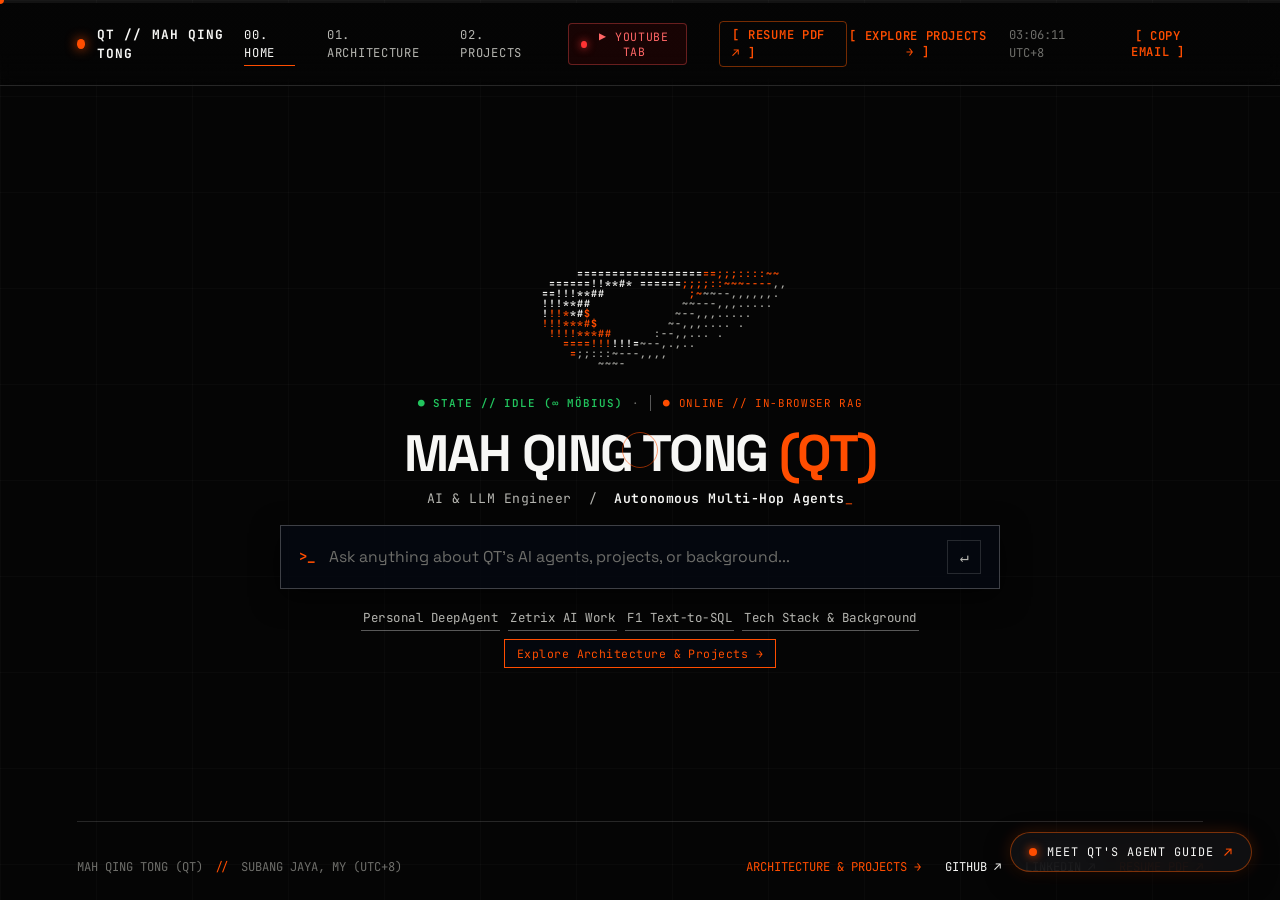
==== commit 40fb0592: "feat(agent-pointer): add YouTube tab navigation, auto-typing song input, and embedded in-page playba" ====
--- a/frontend/index.html
+++ b/frontend/index.html
@@ -38,6 +38,9 @@
       <a href="#home" class="nav-item active" data-view-target="home">00. Home</a>
       <a href="#capabilities" class="nav-item" data-view-target="details" data-scroll-target="capabilities">01. Architecture</a>
       <a href="#systems" class="nav-item" data-view-target="details" data-scroll-target="systems">02. Projects</a>
+      <button type="button" class="nav-item nav-tab-youtube" id="nav-tab-youtube" title="Open YouTube Music Tab">
+        <span class="yt-nav-dot"></span>▶ YouTube Tab
+      </button>
       <a href="/Mah_Qing_Tong_Resume.pdf" target="_blank" class="nav-item nav-resume-btn">[ Resume PDF ↗ ]</a>
     </nav>
 
@@ -242,6 +245,66 @@
     </div>
   </main>
 
+  <!-- Virtual Cyber Browser / YouTube Tab Window -->
+  <div class="virtual-yt-window" id="virtual-yt-window" role="dialog" aria-label="YouTube Music Tab">
+    <!-- Window Title / Tab Bar -->
+    <div class="yt-window-header">
+      <div class="yt-window-tabs">
+        <button type="button" class="yt-tab-pill active" id="yt-tab-active-btn">
+          <span class="yt-tab-icon">▶</span>
+          <span class="yt-tab-title">YouTube Music</span>
+          <span class="yt-tab-eq">
+            <span></span><span></span><span></span>
+          </span>
+        </button>
+      </div>
+      <div class="yt-window-controls">
+        <button type="button" class="yt-window-btn" id="yt-minimize-btn" title="Minimize player">_</button>
+        <button type="button" class="yt-window-btn" id="yt-close-btn" title="Close player">×</button>
+      </div>
+    </div>
+
+    <!-- Browser Address & Search Navigation Row -->
+    <div class="yt-window-address-bar">
+      <span class="yt-address-lock" title="Secure Connection">🔒</span>
+      <span class="yt-address-prefix">youtube.com/search?q=</span>
+      <input
+        type="text"
+        id="yt-browser-input"
+        class="yt-browser-input"
+        placeholder="Type song or music name..."
+        autocomplete="off"
+      />
+      <button type="button" id="yt-browser-search-btn" class="yt-browser-search-btn">
+        <span>▶ PLAY</span>
+      </button>
+    </div>
+
+    <!-- Player Screen Frame -->
+    <div class="yt-player-container">
+      <iframe
+        id="yt-player-frame"
+        class="yt-player-frame"
+        src="about:blank"
+        title="YouTube Player"
+        allow="accelerometer; autoplay; clipboard-write; encrypted-media; gyroscope; picture-in-picture"
+        allowfullscreen
+      ></iframe>
+      <div class="yt-player-placeholder" id="yt-player-placeholder">
+        <div class="yt-placeholder-icon">🎵</div>
+        <div class="yt-placeholder-text">Awaiting song command...</div>
+        <div class="yt-placeholder-sub">Ask the pointer to play any song or type above</div>
+      </div>
+    </div>
+  </div>
+
+  <!-- Floating Minimized Music Pill (when window is minimized) -->
+  <div class="yt-mini-pill" id="yt-mini-pill" title="Click to open YouTube Player">
+    <span class="yt-mini-dot"></span>
+    <span class="yt-mini-text" id="yt-mini-text">🎵 YouTube Music</span>
+    <span class="yt-mini-expand">↗</span>
+  </div>
+
   <!-- Minimal Toast Notification -->
   <div class="signal-toast" id="toast" role="status" aria-live="polite"></div>
 
--- a/frontend/agent_pointer.css
+++ b/frontend/agent_pointer.css
@@ -1,4 +1,4 @@
-/* frontend/agent_pointer.css — Live Interactive Agent Pointer & Tour Guide */
+/* frontend/agent_pointer.css — Live Interactive Agent Pointer & Command HUD */
 
 /* ==========================================================================
    1. LAUNCHER PILL BUTTON (Docked Bottom-Right)
@@ -73,7 +73,7 @@
 }
 
 /* ==========================================================================
-   2. AGENT POINTER ROOT OVERLAY & CURSOR
+   2. AGENT POINTER OVERLAY & CURSOR
    ========================================================================== */
 
 .agent-pointer-overlay {
@@ -88,7 +88,8 @@
   position: fixed;
   top: 0;
   left: 0;
-  pointer-events: none;
+  pointer-events: auto;
+  cursor: pointer;
   transform: translate3d(-999px, -999px, 0);
   transition: transform 0.65s cubic-bezier(0.22, 1, 0.36, 1);
   will-change: transform;
@@ -104,9 +105,9 @@
 
 /* Custom SVG Arrow with High-Contrast Glow */
 .agent-pointer-svg {
-  width: 32px;
-  height: 32px;
-  filter: drop-shadow(0 4px 12px rgba(0, 0, 0, 0.95)) drop-shadow(0 0 10px rgba(255, 92, 0, 0.6));
+  width: 34px;
+  height: 34px;
+  filter: drop-shadow(0 4px 12px rgba(0, 0, 0, 0.95)) drop-shadow(0 0 12px rgba(255, 92, 0, 0.65));
   transform-origin: 4px 4px;
   transition: transform 0.2s ease;
 }
@@ -132,6 +133,7 @@
   margin-left: 12px;
   box-shadow: 0 4px 14px rgba(0, 0, 0, 0.5);
   white-space: nowrap;
+  user-select: none;
 }
 
 .agent-pointer-badge .badge-dot {
@@ -146,7 +148,7 @@
   display: inline-flex;
   align-items: center;
   gap: 6px;
-  background: rgba(14, 14, 16, 0.92);
+  background: rgba(14, 14, 16, 0.94);
   border: 1px solid rgba(255, 92, 0, 0.5);
   color: var(--white, #ffffff);
   font-family: var(--font-mono, 'JetBrains Mono', monospace);
@@ -230,8 +232,8 @@
   position: absolute;
   top: 4px;
   left: 4px;
-  width: 24px;
-  height: 24px;
+  width: 26px;
+  height: 26px;
   border-radius: 50%;
   background: rgba(255, 92, 0, 0.65);
   border: 2px solid #ffffff;
@@ -241,7 +243,7 @@
 }
 
 .agent-click-ripple.animate {
-  animation: agent-ripple-shock 0.5s ease-out forwards;
+  animation: agent-ripple-shock 0.52s ease-out forwards;
 }
 
 @keyframes agent-ripple-shock {
@@ -250,71 +252,478 @@
     opacity: 1;
   }
   100% {
-    transform: translate(-50%, -50%) scale(3.5);
+    transform: translate(-50%, -50%) scale(3.8);
     opacity: 0;
   }
 }
 
 /* ==========================================================================
-   5. MINIMAL HUD CONTROLS (Top-Center During Tour)
+   5. CTRL + SHIFT + K INTERACTIVE COMMAND BAR (HUD)
    ========================================================================== */
 
-.agent-tour-hud {
+.agent-command-overlay {
+  position: fixed;
+  inset: 0;
+  background: rgba(0, 0, 0, 0.65);
+  backdrop-filter: blur(8px);
+  -webkit-backdrop-filter: blur(8px);
+  z-index: 999997;
+  display: flex;
+  align-items: flex-start;
+  justify-content: center;
+  padding-top: 14vh;
+  opacity: 0;
+  pointer-events: none;
+  transition: opacity 0.25s ease;
+}
+
+.agent-command-overlay.is-active {
+  opacity: 1;
+  pointer-events: auto;
+}
+
+.agent-command-card {
+  width: 90%;
+  max-width: 640px;
+  background: #111114;
+  border: 1px solid rgba(255, 92, 0, 0.45);
+  border-radius: 12px;
+  box-shadow: 0 24px 60px rgba(0, 0, 0, 0.9), 0 0 30px rgba(255, 92, 0, 0.2);
+  overflow: hidden;
+  transform: translateY(-16px) scale(0.97);
+  transition: transform 0.28s cubic-bezier(0.16, 1, 0.3, 1);
+}
+
+.agent-command-overlay.is-active .agent-command-card {
+  transform: translateY(0) scale(1);
+}
+
+.agent-command-header {
+  display: flex;
+  align-items: center;
+  justify-content: space-between;
+  padding: 12px 18px;
+  border-bottom: 1px solid rgba(255, 255, 255, 0.08);
+  background: rgba(255, 92, 0, 0.04);
+}
+
+.command-header-title {
+  display: flex;
+  align-items: center;
+  gap: 8px;
+  font-family: var(--font-mono, 'JetBrains Mono', monospace);
+  font-size: 0.72rem;
+  letter-spacing: 0.06em;
+  color: var(--orange, #ff5c00);
+  font-weight: 700;
+  text-transform: uppercase;
+}
+
+.command-header-shortcut {
+  font-family: var(--font-mono, 'JetBrains Mono', monospace);
+  font-size: 0.68rem;
+  color: var(--gray-light, #888888);
+  border: 1px solid rgba(255, 255, 255, 0.12);
+  padding: 2px 6px;
+  border-radius: 4px;
+}
+
+.agent-command-input-row {
+  display: flex;
+  align-items: center;
+  padding: 14px 18px;
+  gap: 12px;
+}
+
+.command-prompt-symbol {
+  color: var(--orange, #ff5c00);
+  font-family: var(--font-mono, 'JetBrains Mono', monospace);
+  font-size: 1.1rem;
+  font-weight: 700;
+  user-select: none;
+}
+
+.agent-command-input {
+  flex: 1;
+  background: transparent;
+  border: none;
+  outline: none;
+  color: var(--white, #ffffff);
+  font-family: var(--font-mono, 'JetBrains Mono', monospace);
+  font-size: 0.95rem;
+  letter-spacing: 0.02em;
+}
+
+.agent-command-input::placeholder {
+  color: rgba(255, 255, 255, 0.28);
+}
+
+.command-submit-btn {
+  background: rgba(255, 92, 0, 0.15);
+  border: 1px solid rgba(255, 92, 0, 0.45);
+  color: var(--orange, #ff5c00);
+  padding: 6px 12px;
+  border-radius: 6px;
+  font-family: var(--font-mono, 'JetBrains Mono', monospace);
+  font-size: 0.74rem;
+  cursor: pointer;
+  transition: all 0.2s ease;
+}
+
+.command-submit-btn:hover {
+  background: var(--orange, #ff5c00);
+  color: #000000;
+}
+
+/* Quick Action Chips */
+.agent-command-chips {
+  display: flex;
+  flex-wrap: wrap;
+  gap: 8px;
+  padding: 12px 18px 16px;
+  border-top: 1px solid rgba(255, 255, 255, 0.06);
+  background: rgba(0, 0, 0, 0.25);
+}
+
+.agent-cmd-chip {
+  background: rgba(255, 255, 255, 0.04);
+  border: 1px solid rgba(255, 255, 255, 0.1);
+  color: var(--gray-light, #a0a0a0);
+  font-family: var(--font-mono, 'JetBrains Mono', monospace);
+  font-size: 0.72rem;
+  padding: 5px 10px;
+  border-radius: 6px;
+  cursor: pointer;
+  transition: all 0.2s ease;
+}
+
+.agent-cmd-chip:hover {
+  background: rgba(255, 92, 0, 0.15);
+  border-color: rgba(255, 92, 0, 0.4);
+  color: var(--white, #ffffff);
+  transform: translateY(-1px);
+}
+
+/* ==========================================================================
+   VIRTUAL CYBER BROWSER / YOUTUBE MUSIC TAB & WINDOW
+   ========================================================================== */
+
+.nav-tab-youtube {
+  background: rgba(255, 0, 0, 0.08);
+  border: 1px solid rgba(255, 80, 80, 0.35);
+  color: #ff6666 !important;
+  border-radius: 4px;
+  padding: 5px 12px;
+  font-family: var(--font-mono, monospace);
+  font-size: 0.72rem;
+  letter-spacing: 0.06em;
+  text-transform: uppercase;
+  display: inline-flex;
+  align-items: center;
+  gap: 7px;
+  cursor: pointer;
+  transition: all 0.25s ease;
+}
+
+.nav-tab-youtube:hover,
+.nav-tab-youtube.active {
+  background: rgba(255, 0, 0, 0.2);
+  border-color: #ff3333;
+  color: #ffffff !important;
+  box-shadow: 0 0 14px rgba(255, 50, 50, 0.4);
+}
+
+.yt-nav-dot {
+  width: 7px;
+  height: 7px;
+  border-radius: 50%;
+  background: #ff3333;
+  box-shadow: 0 0 8px #ff3333;
+  animation: ytDotPulse 1.8s infinite;
+}
+
+@keyframes ytDotPulse {
+  0%, 100% { opacity: 1; transform: scale(1); }
+  50% { opacity: 0.4; transform: scale(1.3); }
+}
+
+/* Virtual Cyber Browser Window Modal */
+.virtual-yt-window {
   position: fixed;
   top: 76px;
-  left: 50%;
-  transform: translateX(-50%) translateY(-20px);
-  background: rgba(14, 14, 18, 0.94);
+  right: 32px;
+  width: min(580px, 92vw);
+  background: rgba(12, 13, 18, 0.96);
+  backdrop-filter: blur(24px);
+  -webkit-backdrop-filter: blur(24px);
+  border: 1px solid rgba(255, 92, 0, 0.4);
+  border-radius: 12px;
+  box-shadow: 0 24px 70px rgba(0, 0, 0, 0.85), 0 0 40px rgba(255, 92, 0, 0.15);
+  z-index: 10000;
+  overflow: hidden;
+  opacity: 0;
+  pointer-events: none;
+  transform: translateY(-16px) scale(0.96);
+  transition: opacity 0.32s cubic-bezier(0.16, 1, 0.3, 1), transform 0.32s cubic-bezier(0.16, 1, 0.3, 1);
+}
+
+.virtual-yt-window.is-open {
+  opacity: 1;
+  pointer-events: auto;
+  transform: translateY(0) scale(1);
+}
+
+/* Window Tab Bar */
+.yt-window-header {
+  display: flex;
+  align-items: center;
+  justify-content: space-between;
+  background: rgba(0, 0, 0, 0.45);
+  border-bottom: 1px solid rgba(255, 255, 255, 0.08);
+  padding: 8px 12px;
+}
+
+.yt-window-tabs {
+  display: flex;
+  align-items: center;
+  gap: 6px;
+}
+
+.yt-tab-pill {
+  background: rgba(255, 255, 255, 0.08);
+  border: 1px solid rgba(255, 255, 255, 0.14);
+  border-bottom: none;
+  border-radius: 6px 6px 0 0;
+  padding: 6px 14px;
+  display: inline-flex;
+  align-items: center;
+  gap: 8px;
+  font-family: var(--font-mono, monospace);
+  font-size: 0.74rem;
+  font-weight: 600;
+  color: var(--white, #ffffff);
+  cursor: default;
+}
+
+.yt-tab-icon {
+  color: #ff3333;
+  font-size: 0.8rem;
+}
+
+.yt-tab-eq {
+  display: inline-flex;
+  align-items: flex-end;
+  gap: 2px;
+  height: 12px;
+  margin-left: 4px;
+}
+
+.yt-tab-eq span {
+  width: 2px;
+  background: #00ff66;
+  border-radius: 1px;
+  animation: eqBounce 0.7s ease-in-out infinite alternate;
+}
+
+.yt-tab-eq span:nth-child(1) { height: 35%; animation-delay: 0.1s; }
+.yt-tab-eq span:nth-child(2) { height: 95%; animation-delay: 0.3s; }
+.yt-tab-eq span:nth-child(3) { height: 60%; animation-delay: 0.2s; }
+
+@keyframes eqBounce {
+  0% { height: 25%; }
+  100% { height: 100%; }
+}
+
+.yt-window-controls {
+  display: flex;
+  align-items: center;
+  gap: 6px;
+}
+
+.yt-window-btn {
+  background: rgba(255, 255, 255, 0.06);
+  border: 1px solid rgba(255, 255, 255, 0.1);
+  color: var(--gray-light, #aaaaaa);
+  border-radius: 4px;
+  width: 24px;
+  height: 24px;
+  display: inline-flex;
+  align-items: center;
+  justify-content: center;
+  font-family: var(--font-mono, monospace);
+  font-size: 0.85rem;
+  cursor: pointer;
+  transition: all 0.2s ease;
+}
+
+.yt-window-btn:hover {
+  background: rgba(255, 255, 255, 0.16);
+  color: #ffffff;
+}
+
+/* Browser Address / Search Navigation Row */
+.yt-window-address-bar {
+  display: flex;
+  align-items: center;
+  gap: 10px;
+  padding: 10px 14px;
+  background: rgba(22, 24, 32, 0.85);
+  border-bottom: 1px solid rgba(255, 255, 255, 0.08);
+}
+
+.yt-address-lock {
+  font-size: 0.8rem;
+  opacity: 0.7;
+}
+
+.yt-address-prefix {
+  font-family: var(--font-mono, monospace);
+  font-size: 0.72rem;
+  color: rgba(255, 255, 255, 0.45);
+  user-select: none;
+}
+
+.yt-browser-input {
+  flex: 1;
+  background: rgba(0, 0, 0, 0.4);
+  border: 1px solid rgba(255, 255, 255, 0.15);
+  border-radius: 6px;
+  padding: 7px 12px;
+  color: var(--white, #ffffff);
+  font-family: var(--font-mono, monospace);
+  font-size: 0.82rem;
+  outline: none;
+  transition: border-color 0.2s ease, box-shadow 0.2s ease;
+}
+
+.yt-browser-input:focus {
+  border-color: var(--orange, #ff5c00);
+  box-shadow: 0 0 10px rgba(255, 92, 0, 0.25);
+}
+
+.yt-browser-search-btn {
+  background: var(--orange, #ff5c00);
+  border: none;
+  border-radius: 6px;
+  color: #000000;
+  padding: 7px 16px;
+  font-family: var(--font-mono, monospace);
+  font-size: 0.76rem;
+  font-weight: 700;
+  cursor: pointer;
+  transition: all 0.2s ease;
+  white-space: nowrap;
+}
+
+.yt-browser-search-btn:hover {
+  background: #ff7722;
+  transform: translateY(-1px);
+}
+
+/* Player Viewport Screen */
+.yt-player-container {
+  position: relative;
+  width: 100%;
+  aspect-ratio: 16 / 9;
+  background: #000000;
+  overflow: hidden;
+}
+
+.yt-player-frame {
+  width: 100%;
+  height: 100%;
+  border: none;
+  display: block;
+}
+
+.yt-player-placeholder {
+  position: absolute;
+  inset: 0;
+  display: flex;
+  flex-direction: column;
+  align-items: center;
+  justify-content: center;
+  background: radial-gradient(circle at center, rgba(30, 15, 10, 0.6), #06070a);
+  color: rgba(255, 255, 255, 0.7);
+  font-family: var(--font-mono, monospace);
+  text-align: center;
+  padding: 20px;
+  transition: opacity 0.3s ease;
+}
+
+.yt-player-placeholder.is-hidden {
+  opacity: 0;
+  pointer-events: none;
+}
+
+.yt-placeholder-icon {
+  font-size: 2.2rem;
+  margin-bottom: 8px;
+  color: var(--orange, #ff5c00);
+}
+
+.yt-placeholder-text {
+  font-size: 0.88rem;
+  font-weight: 600;
+  color: var(--white, #ffffff);
+  margin-bottom: 4px;
+}
+
+.yt-placeholder-sub {
+  font-size: 0.74rem;
+  color: var(--gray-light, #888888);
+}
+
+/* Minimized Floating Pill */
+.yt-mini-pill {
+  position: fixed;
+  bottom: 84px;
+  right: 28px;
+  background: rgba(14, 16, 22, 0.95);
   backdrop-filter: blur(12px);
   -webkit-backdrop-filter: blur(12px);
-  border: 1px solid rgba(255, 92, 0, 0.35);
+  border: 1px solid rgba(255, 92, 0, 0.45);
+  border-radius: 30px;
   padding: 8px 16px;
-  border-radius: 999px;
-  display: flex;
-  align-items: center;
-  gap: 16px;
-  font-family: var(--font-mono, 'JetBrains Mono', monospace);
-  font-size: 0.72rem;
-  color: var(--white, #ffffff);
-  z-index: 999998;
-  opacity: 0;
-  pointer-events: none;
-  transition: all 0.35s cubic-bezier(0.16, 1, 0.3, 1);
-  box-shadow: 0 10px 30px rgba(0, 0, 0, 0.6);
-}
-
-.agent-tour-hud.is-active {
-  opacity: 1;
-  transform: translateX(-50%) translateY(0);
-  pointer-events: auto;
-}
-
-.hud-step-count {
+  display: none;
+  align-items: center;
+  gap: 10px;
+  cursor: pointer;
+  box-shadow: 0 10px 30px rgba(0, 0, 0, 0.7);
+  z-index: 9999;
+  font-family: var(--font-mono, monospace);
+  font-size: 0.74rem;
+  color: var(--white, #ffffff);
+  transition: all 0.25s ease;
+}
+
+.yt-mini-pill.is-active {
+  display: inline-flex;
+}
+
+.yt-mini-pill:hover {
+  border-color: var(--orange, #ff5c00);
+  transform: translateY(-2px);
+  box-shadow: 0 12px 35px rgba(255, 92, 0, 0.3);
+}
+
+.yt-mini-dot {
+  width: 8px;
+  height: 8px;
+  border-radius: 50%;
+  background: #00ff66;
+  box-shadow: 0 0 8px #00ff66;
+}
+
+.yt-mini-text {
+  max-width: 220px;
+  overflow: hidden;
+  text-overflow: ellipsis;
+  white-space: nowrap;
+}
+
+.yt-mini-expand {
   color: var(--orange, #ff5c00);
-  font-weight: 700;
-}
-
-.hud-btn {
-  background: transparent;
-  border: none;
-  color: var(--gray-light, #a0a0a0);
-  font-family: var(--font-mono, 'JetBrains Mono', monospace);
-  font-size: 0.7rem;
-  cursor: pointer;
-  padding: 2px 6px;
-  border-radius: 4px;
-  transition: color 0.2s ease, background 0.2s ease;
-}
-
-.hud-btn:hover {
-  color: var(--white, #ffffff);
-  background: rgba(255, 255, 255, 0.08);
-}
-
-.hud-close-btn {
-  color: var(--orange, #ff5c00);
-}
-
-.hud-close-btn:hover {
-  color: #ff3333;
-}
+  font-size: 0.8rem;
+}
+
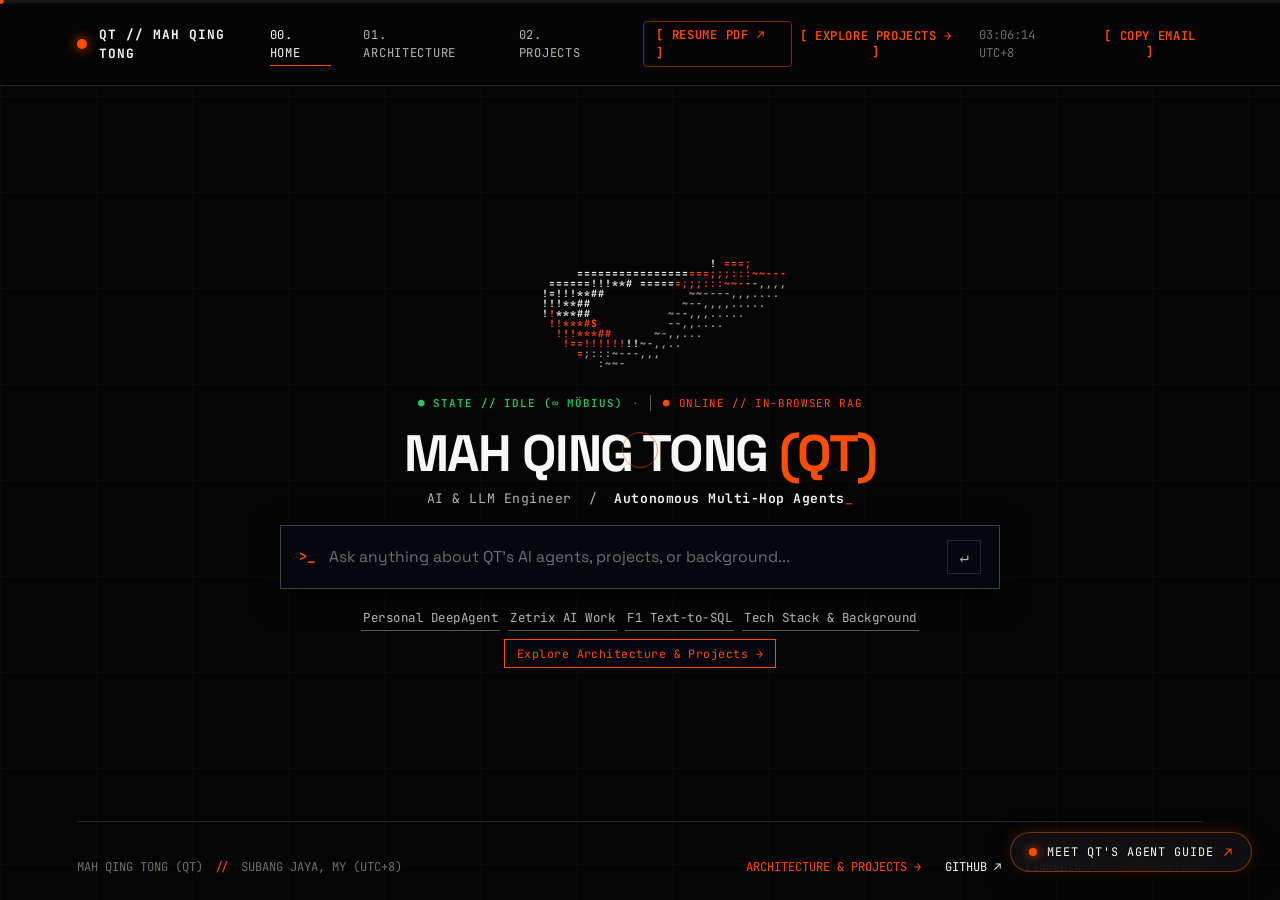
==== commit ccc805aa: "refactor(agent-pointer): streamline cross-tab to Chrome extension and remove background ghost proces" ====
--- a/frontend/index.html
+++ b/frontend/index.html
@@ -38,9 +38,6 @@
       <a href="#home" class="nav-item active" data-view-target="home">00. Home</a>
       <a href="#capabilities" class="nav-item" data-view-target="details" data-scroll-target="capabilities">01. Architecture</a>
       <a href="#systems" class="nav-item" data-view-target="details" data-scroll-target="systems">02. Projects</a>
-      <button type="button" class="nav-item nav-tab-youtube" id="nav-tab-youtube" title="Open YouTube Music Tab">
-        <span class="yt-nav-dot"></span>▶ YouTube Tab
-      </button>
       <a href="/Mah_Qing_Tong_Resume.pdf" target="_blank" class="nav-item nav-resume-btn">[ Resume PDF ↗ ]</a>
     </nav>
 
@@ -245,66 +242,6 @@
     </div>
   </main>
 
-  <!-- Virtual Cyber Browser / YouTube Tab Window -->
-  <div class="virtual-yt-window" id="virtual-yt-window" role="dialog" aria-label="YouTube Music Tab">
-    <!-- Window Title / Tab Bar -->
-    <div class="yt-window-header">
-      <div class="yt-window-tabs">
-        <button type="button" class="yt-tab-pill active" id="yt-tab-active-btn">
-          <span class="yt-tab-icon">▶</span>
-          <span class="yt-tab-title">YouTube Music</span>
-          <span class="yt-tab-eq">
-            <span></span><span></span><span></span>
-          </span>
-        </button>
-      </div>
-      <div class="yt-window-controls">
-        <button type="button" class="yt-window-btn" id="yt-minimize-btn" title="Minimize player">_</button>
-        <button type="button" class="yt-window-btn" id="yt-close-btn" title="Close player">×</button>
-      </div>
-    </div>
-
-    <!-- Browser Address & Search Navigation Row -->
-    <div class="yt-window-address-bar">
-      <span class="yt-address-lock" title="Secure Connection">🔒</span>
-      <span class="yt-address-prefix">youtube.com/search?q=</span>
-      <input
-        type="text"
-        id="yt-browser-input"
-        class="yt-browser-input"
-        placeholder="Type song or music name..."
-        autocomplete="off"
-      />
-      <button type="button" id="yt-browser-search-btn" class="yt-browser-search-btn">
-        <span>▶ PLAY</span>
-      </button>
-    </div>
-
-    <!-- Player Screen Frame -->
-    <div class="yt-player-container">
-      <iframe
-        id="yt-player-frame"
-        class="yt-player-frame"
-        src="about:blank"
-        title="YouTube Player"
-        allow="accelerometer; autoplay; clipboard-write; encrypted-media; gyroscope; picture-in-picture"
-        allowfullscreen
-      ></iframe>
-      <div class="yt-player-placeholder" id="yt-player-placeholder">
-        <div class="yt-placeholder-icon">🎵</div>
-        <div class="yt-placeholder-text">Awaiting song command...</div>
-        <div class="yt-placeholder-sub">Ask the pointer to play any song or type above</div>
-      </div>
-    </div>
-  </div>
-
-  <!-- Floating Minimized Music Pill (when window is minimized) -->
-  <div class="yt-mini-pill" id="yt-mini-pill" title="Click to open YouTube Player">
-    <span class="yt-mini-dot"></span>
-    <span class="yt-mini-text" id="yt-mini-text">🎵 YouTube Music</span>
-    <span class="yt-mini-expand">↗</span>
-  </div>
-
   <!-- Minimal Toast Notification -->
   <div class="signal-toast" id="toast" role="status" aria-live="polite"></div>
 
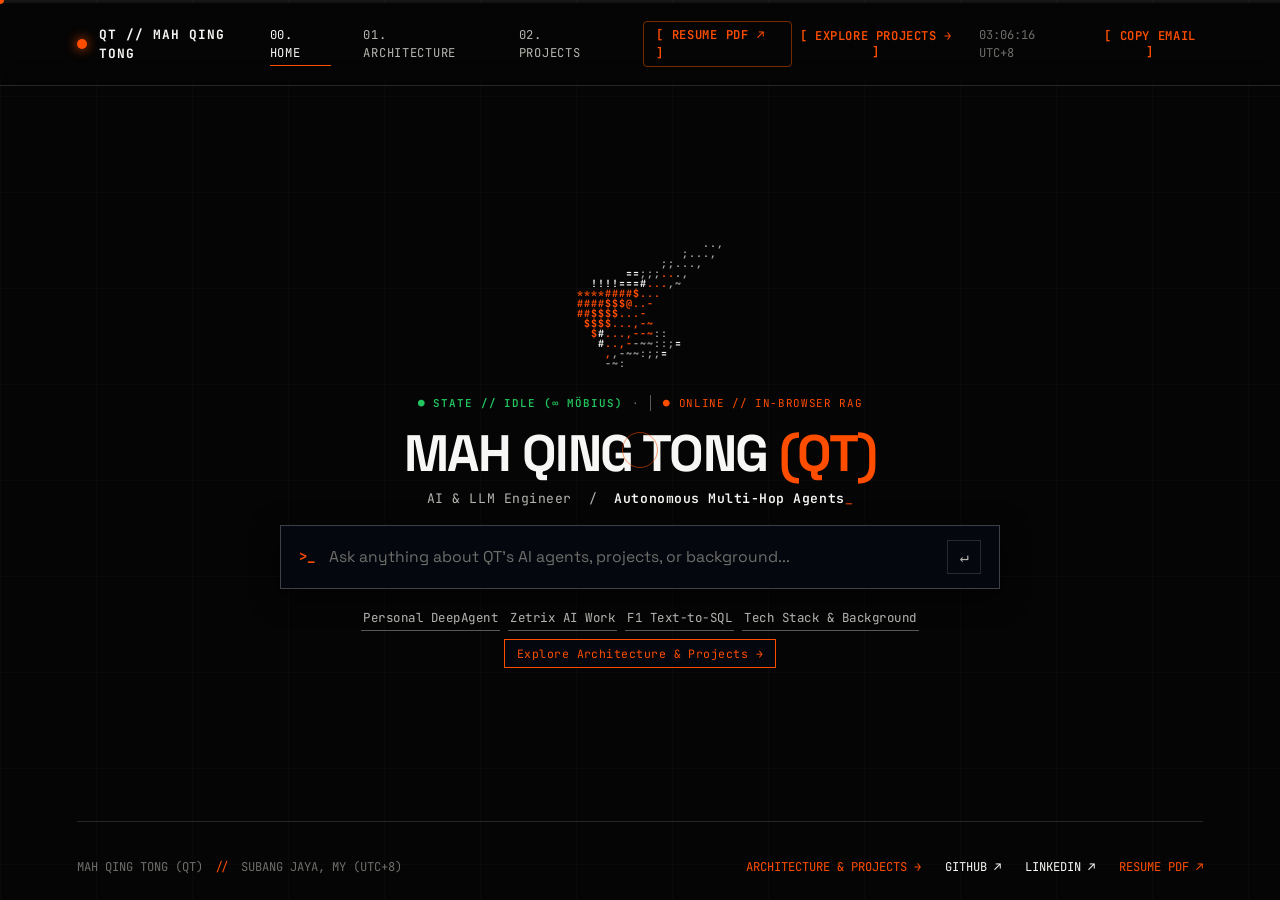
==== commit 88c8334f: "feat(frontend): remove web agent pointer and command hud overlay" ====
--- a/frontend/index.html
+++ b/frontend/index.html
@@ -10,7 +10,6 @@
   <link rel="preconnect" href="https://fonts.gstatic.com" crossorigin />
   <link href="https://fonts.googleapis.com/css2?family=JetBrains+Mono:wght@400;500;600;700&family=Space+Grotesk:wght@400;500;600;700&family=Syne:wght@700;800&display=swap" rel="stylesheet" />
   <link rel="stylesheet" href="styles.css?v=20261109" />
-  <link rel="stylesheet" href="agent_pointer.css?v=20261109" />
 </head>
 <body>
   <!-- Full-Page Center-Outward Liquid Water Ripple Focus Overlay (WebGL Shader) -->
@@ -245,16 +244,6 @@
   <!-- Minimal Toast Notification -->
   <div class="signal-toast" id="toast" role="status" aria-live="polite"></div>
 
-  <!-- Floating Agent Tour Launcher (Phase 1) -->
-  <div class="agent-tour-launcher-wrap" id="agent-tour-launcher-wrap">
-    <button type="button" class="agent-tour-btn" id="agent-tour-start-btn" aria-label="Start Agent Tour">
-      <span class="tour-dot"></span>
-      <span>MEET QT'S AGENT GUIDE</span>
-      <span class="tour-arrow">↗</span>
-    </button>
-  </div>
-
   <script src="script.js?v=20261109"></script>
-  <script src="agent_pointer.js?v=20261109"></script>
 </body>
 </html>
